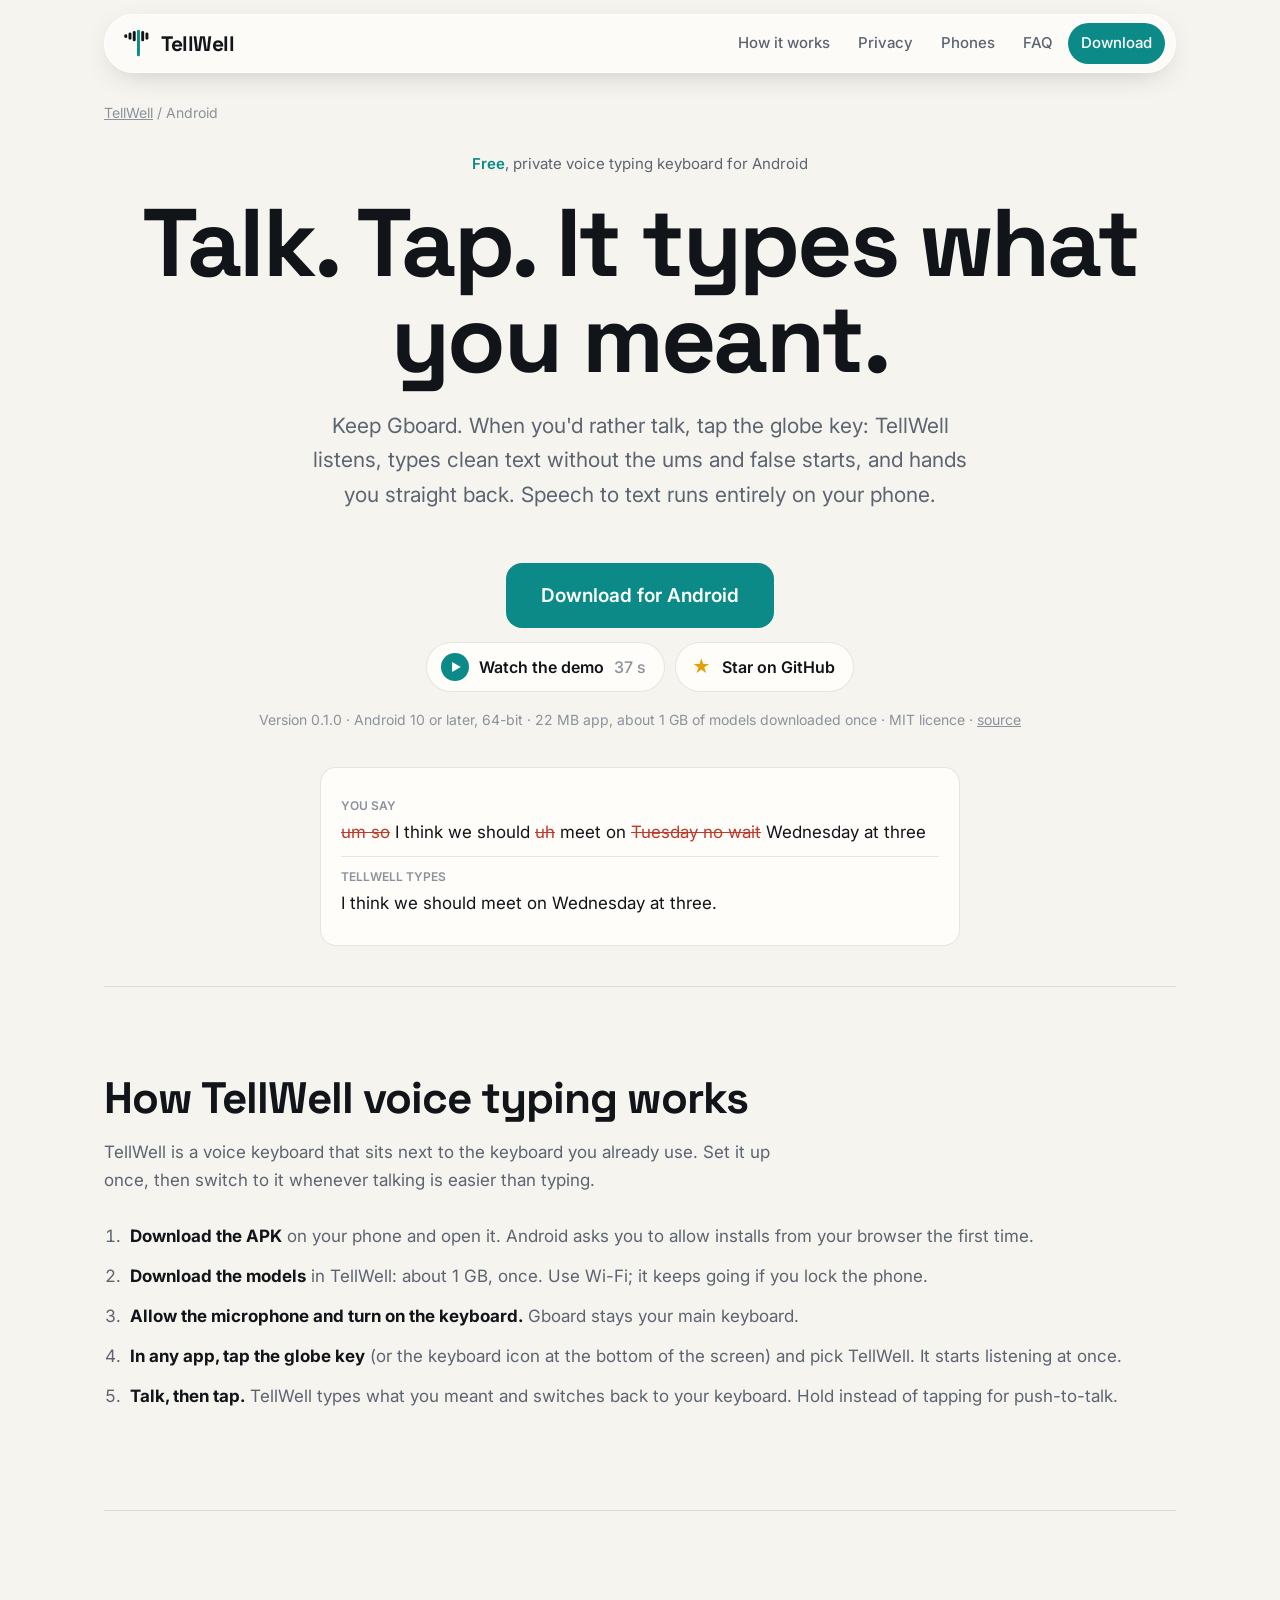
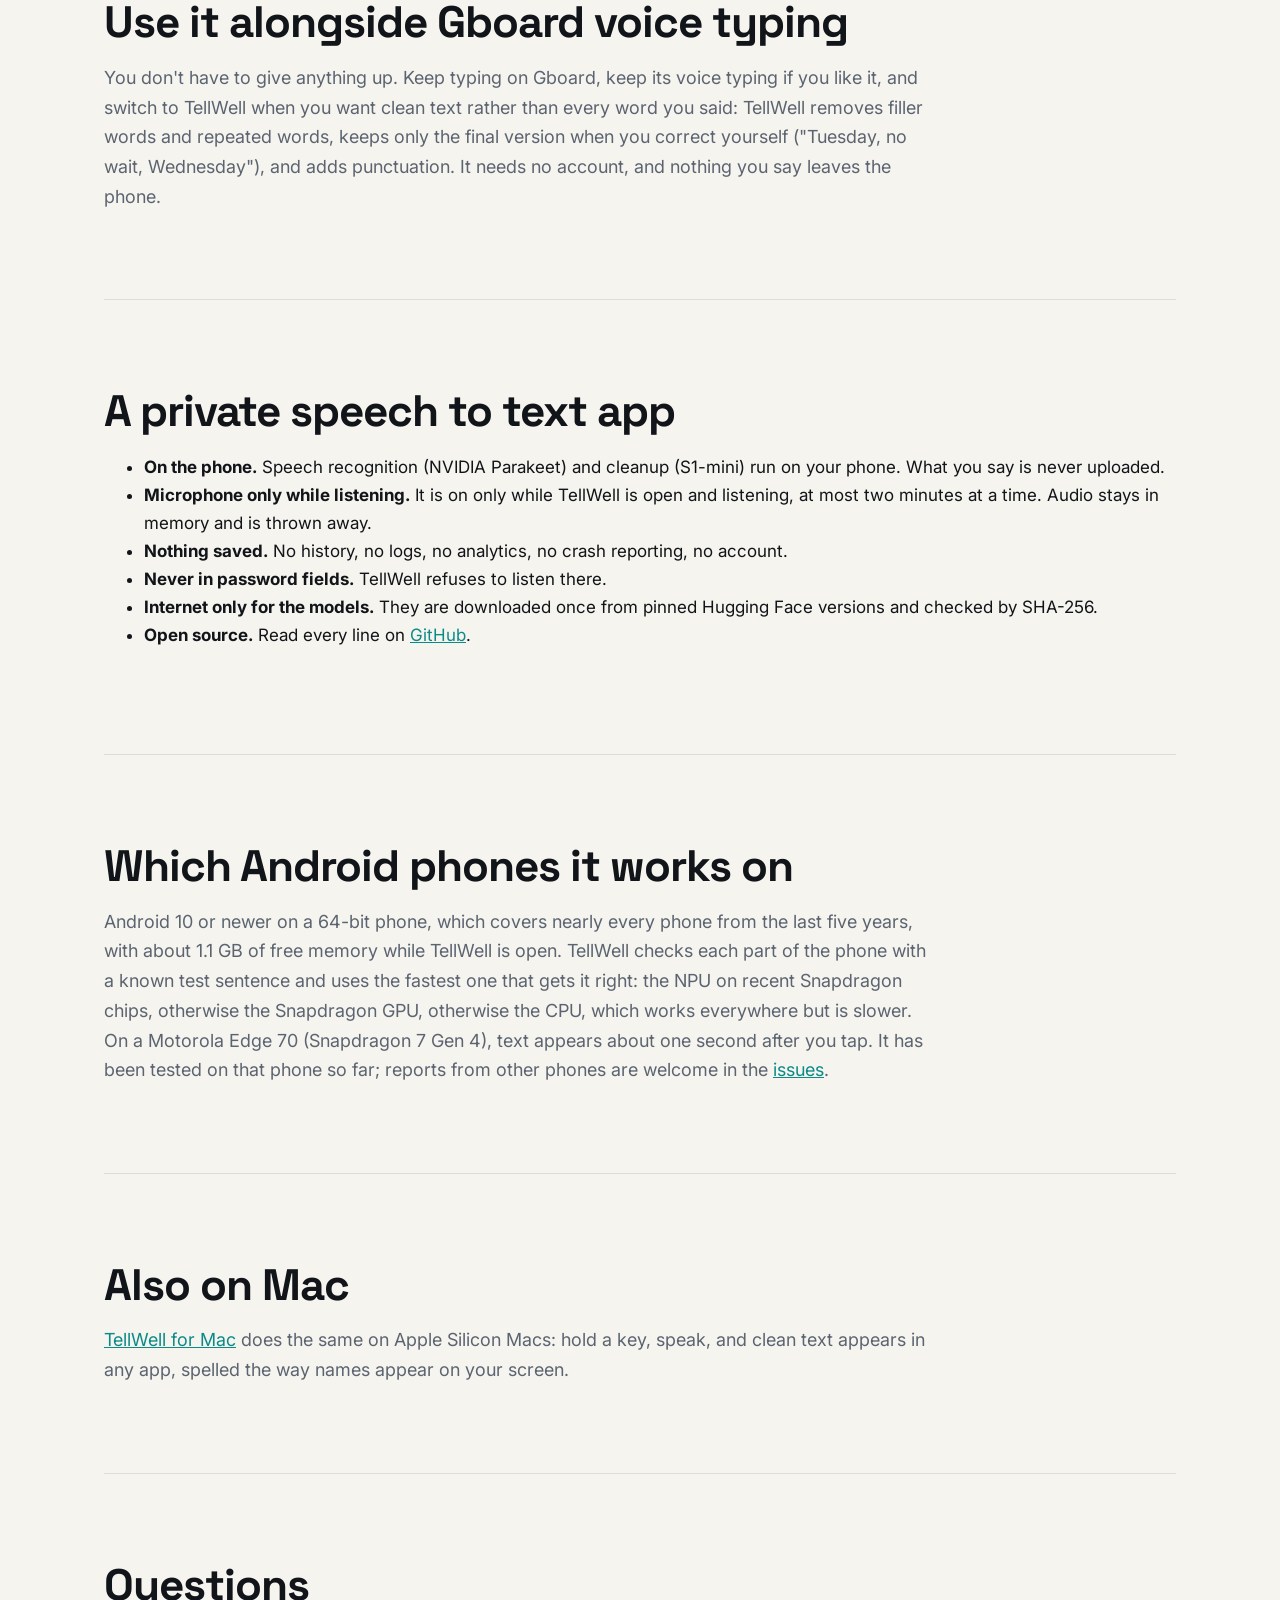
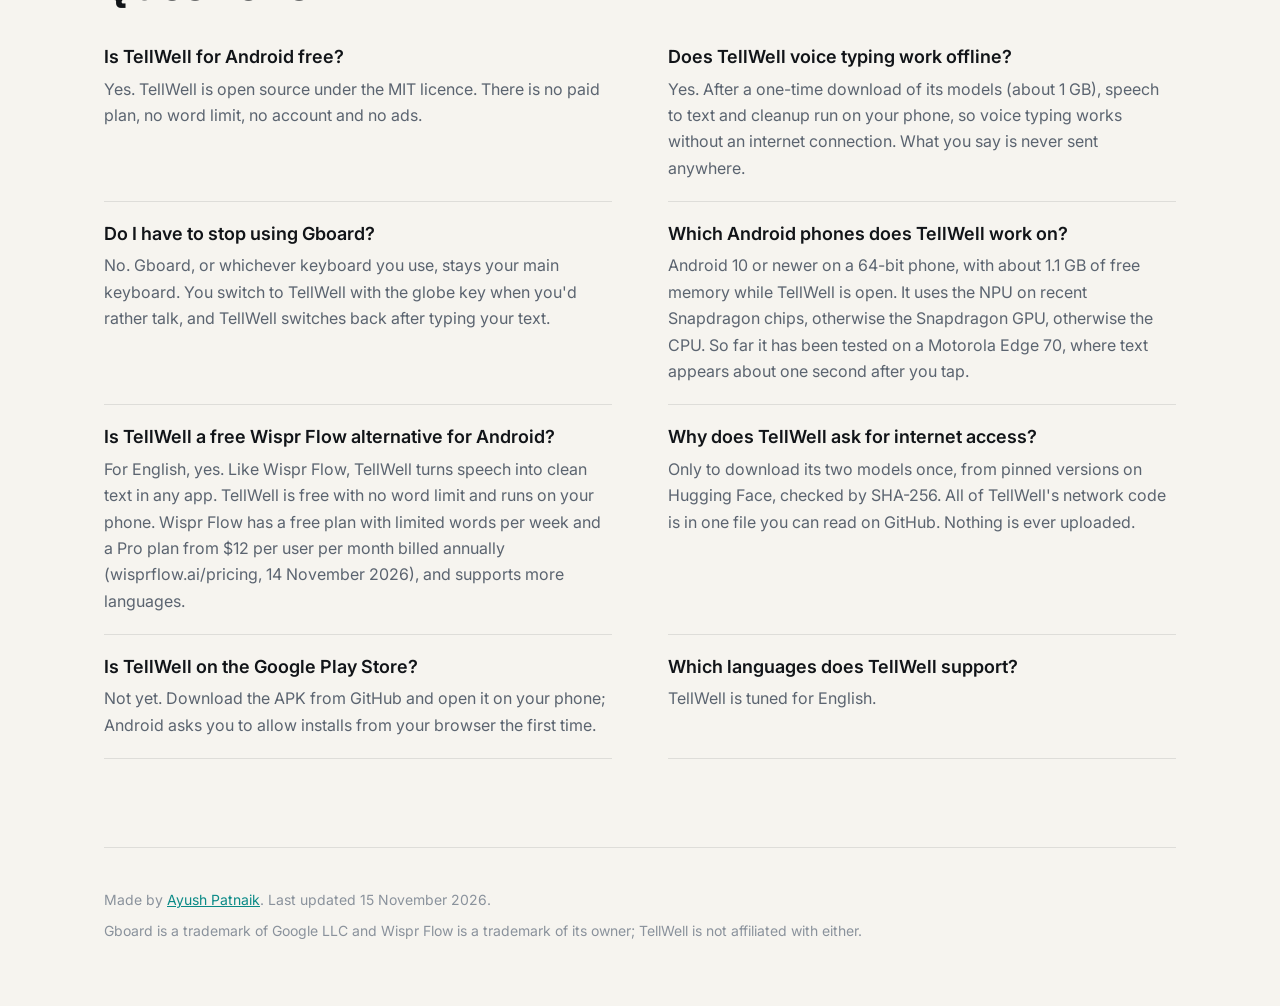
==== docs/android/index.html @ b457ce5b "Merge pull request #17 from ayushpatnaikgit/android-page Website: TellWell for Android page" ====
<!doctype html>
<html lang="en">
<head>
<meta charset="utf-8">
<meta name="viewport" content="width=device-width, initial-scale=1">
<title>Free Voice Typing Keyboard for Android, Private | TellWell</title>
<meta name="description" content="TellWell is a free voice typing keyboard for Android. Speech to text runs on your phone, drops the ums, and hands you back to Gboard. No account.">
<link rel="canonical" href="https://ayushpatnaikgit.github.io/tellwell/android/">
<meta property="og:type" content="website">
<meta property="og:site_name" content="TellWell">
<meta property="og:url" content="https://ayushpatnaikgit.github.io/tellwell/android/">
<meta property="og:title" content="Free Voice Typing Keyboard for Android, Private | TellWell">
<meta property="og:description" content="TellWell is a free voice typing keyboard for Android. Speech to text runs on your phone, drops the ums, and hands you back to Gboard. No account.">
<meta property="og:image" content="https://ayushpatnaikgit.github.io/tellwell/og.png">
<meta property="og:image:width" content="1200">
<meta property="og:image:height" content="630">
<meta name="twitter:card" content="summary_large_image">
<meta name="twitter:title" content="Free Voice Typing Keyboard for Android, Private | TellWell">
<meta name="twitter:description" content="TellWell is a free voice typing keyboard for Android. Speech to text runs on your phone, drops the ums, and hands you back to Gboard. No account.">
<meta name="twitter:image" content="https://ayushpatnaikgit.github.io/tellwell/og.png">
<meta name="author" content="Ayush Patnaik">
<meta name="theme-color" content="#0b8a87">
<link rel="icon" href="../favicon.svg" type="image/svg+xml">
<link rel="preconnect" href="https://fonts.googleapis.com">
<link rel="preconnect" href="https://fonts.gstatic.com" crossorigin>
<link href="https://fonts.googleapis.com/css2?family=Inter:wght@400;500;600&family=Space+Grotesk:wght@600;700&display=swap" rel="stylesheet">
<link rel="stylesheet" href="../style.css">
<script type="application/ld+json">
{
  "@context": "https://schema.org",
  "@type": "SoftwareApplication",
  "name": "TellWell for Android",
  "alternateName": "TellWell",
  "description": "A free, open-source voice typing keyboard for Android. Speech to text and cleanup run on the phone; it removes filler words, applies spoken corrections and hands you back to your usual keyboard.",
  "url": "https://ayushpatnaikgit.github.io/tellwell/android/",
  "downloadUrl": "https://github.com/ayushpatnaikgit/tellwell-android/releases/latest/download/TellWell.apk",
  "softwareVersion": "0.1.0",
  "operatingSystem": "Android 10 or later (64-bit)",
  "applicationCategory": "UtilitiesApplication",
  "fileSize": "22 MB",
  "isAccessibleForFree": true,
  "license": "https://opensource.org/licenses/MIT",
  "offers": { "@type": "Offer", "price": "0", "priceCurrency": "USD" },
  "author": { "@type": "Person", "name": "Ayush Patnaik", "url": "https://github.com/ayushpatnaikgit" },
  "sameAs": ["https://github.com/ayushpatnaikgit/tellwell-android"]
}
</script>
<script type="application/ld+json">
{
  "@context": "https://schema.org",
  "@type": "BreadcrumbList",
  "itemListElement": [
    { "@type": "ListItem", "position": 1, "name": "TellWell", "item": "https://ayushpatnaikgit.github.io/tellwell/" },
    { "@type": "ListItem", "position": 2, "name": "TellWell for Android", "item": "https://ayushpatnaikgit.github.io/tellwell/android/" }
  ]
}
</script>
<script type="application/ld+json">
{
  "@context": "https://schema.org",
  "@type": "VideoObject",
  "name": "How TellWell voice typing works on Android",
  "description": "A 37-second demo of TellWell for Android: set it up once, tap the globe key, talk, and tap. It types what you meant and switches back to your keyboard.",
  "thumbnailUrl": "https://ayushpatnaikgit.github.io/tellwell/media/tellwell-android-demo-poster.jpg",
  "uploadDate": "2026-11-15",
  "duration": "PT37S",
  "contentUrl": "https://ayushpatnaikgit.github.io/tellwell/media/tellwell-android-demo.mp4"
}
</script>
<script type="application/ld+json">
{
  "@context": "https://schema.org",
  "@type": "FAQPage",
  "mainEntity": [
    {
      "@type": "Question",
      "name": "Is TellWell for Android free?",
      "acceptedAnswer": { "@type": "Answer", "text": "Yes. TellWell is open source under the MIT licence. There is no paid plan, no word limit, no account and no ads." }
    },
    {
      "@type": "Question",
      "name": "Does TellWell voice typing work offline?",
      "acceptedAnswer": { "@type": "Answer", "text": "Yes. After a one-time download of its models (about 1 GB), speech to text and cleanup run on your phone, so voice typing works without an internet connection. What you say is never sent anywhere." }
    },
    {
      "@type": "Question",
      "name": "Do I have to stop using Gboard?",
      "acceptedAnswer": { "@type": "Answer", "text": "No. Gboard, or whichever keyboard you use, stays your main keyboard. You switch to TellWell with the globe key when you'd rather talk, and TellWell switches back after typing your text." }
    },
    {
      "@type": "Question",
      "name": "Which Android phones does TellWell work on?",
      "acceptedAnswer": { "@type": "Answer", "text": "Android 10 or newer on a 64-bit phone, with about 1.1 GB of free memory while TellWell is open. It uses the NPU on recent Snapdragon chips, otherwise the Snapdragon GPU, otherwise the CPU. So far it has been tested on a Motorola Edge 70, where text appears about one second after you tap." }
    },
    {
      "@type": "Question",
      "name": "Is TellWell a free Wispr Flow alternative for Android?",
      "acceptedAnswer": { "@type": "Answer", "text": "For English, yes. Like Wispr Flow, TellWell turns speech into clean text in any app. TellWell is free with no word limit and runs on your phone. Wispr Flow has a free plan with limited words per week and a Pro plan from $12 per user per month billed annually (wisprflow.ai/pricing, 14 November 2026), and supports more languages." }
    },
    {
      "@type": "Question",
      "name": "Why does TellWell ask for internet access?",
      "acceptedAnswer": { "@type": "Answer", "text": "Only to download its two models once, from pinned versions on Hugging Face, checked by SHA-256. All of TellWell's network code is in one file you can read on GitHub. Nothing is ever uploaded." }
    },
    {
      "@type": "Question",
      "name": "Is TellWell on the Google Play Store?",
      "acceptedAnswer": { "@type": "Answer", "text": "Not yet. Download the APK from GitHub and open it on your phone; Android asks you to allow installs from your browser the first time." }
    },
    {
      "@type": "Question",
      "name": "Which languages does TellWell support?",
      "acceptedAnswer": { "@type": "Answer", "text": "TellWell is tuned for English." }
    }
  ]
}
</script>
</head>
<body>
<div class="wrap">
  <header class="bar">
    <a class="brand" href="../" aria-label="TellWell home"><svg width="28" height="28" viewBox="10 8 82 86" aria-hidden="true"><rect class="mark-bar" x="12" y="24" width="9" height="12" rx="4.5"/><rect class="mark-bar" x="25" y="19" width="9" height="22" rx="4.5"/><rect class="mark-bar" x="38" y="14" width="9" height="32" rx="4.5"/><rect class="mark-stem" x="51" y="10" width="9" height="82" rx="4.5"/><rect class="mark-bar" x="64" y="14" width="9" height="32" rx="4.5"/><rect class="mark-bar" x="77" y="19" width="9" height="22" rx="4.5"/></svg>TellWell</a>
    <nav aria-label="Main">
      <a href="#how">How it works</a>
      <a href="#private">Privacy</a>
      <a href="#phones">Phones</a>
      <a href="#faq">FAQ</a>
      <a class="nav-cta" href="https://github.com/ayushpatnaikgit/tellwell-android/releases/latest/download/TellWell.apk">Download</a>
    </nav>
  </header>

  <main>
    <p class="crumbs"><a href="../">TellWell</a> / Android</p>
    <div class="hero" style="padding-top: 28px">
      <p class="eyebrow"><b>Free</b>, private voice typing keyboard for Android</p>
      <h1>Talk. Tap. It types what you meant.</h1>
      <p class="lede">Keep Gboard. When you'd rather talk, tap the globe key: TellWell listens, types clean text without
        the ums and false starts, and hands you straight back. Speech to text runs entirely on your phone.</p>
      <div class="hero-actions">
        <a class="btn primary big" href="https://github.com/ayushpatnaikgit/tellwell-android/releases/latest/download/TellWell.apk">Download for Android</a>
      </div>
      <div class="hero-actions">
        <button class="watch" type="button" id="watch"><span aria-hidden="true">▶</span> Watch the demo <span class="len">37 s</span></button>
        <a class="watch star" href="https://github.com/ayushpatnaikgit/tellwell-android"><span aria-hidden="true">★</span> Star on GitHub</a>
      </div>
      <dialog id="film" class="portrait" aria-label="TellWell for Android demo">
        <button class="close" type="button" id="film-close" aria-label="Close">✕</button>
        <video id="film-video" controls preload="none" playsinline width="1080" height="1920" poster="../media/tellwell-android-demo-poster.jpg">
          <source src="../media/tellwell-android-demo.mp4" type="video/mp4">
        </video>
      </dialog>
      <p class="fine">Version 0.1.0 · Android 10 or later, 64-bit · 22 MB app, about 1 GB of models downloaded once ·
        MIT licence · <a href="https://github.com/ayushpatnaikgit/tellwell-android">source</a></p>
      <div class="demo" aria-label="Example of a dictation being cleaned up" style="margin-top: 36px; text-align: left; max-width: 640px">
        <div class="row"><small>YOU SAY</small><s>um so</s> I think we should <s>uh</s> meet on <s>Tuesday no wait</s> Wednesday at three</div>
        <div class="row"><small>TELLWELL TYPES</small>I think we should meet on Wednesday at three.</div>
      </div>
    </div>

    <section id="how">
      <h2>How TellWell voice typing works</h2>
      <p class="sub">TellWell is a voice keyboard that sits next to the keyboard you already use. Set it up once, then
        switch to it whenever talking is easier than typing.</p>
      <ol class="steps">
        <li><b>Download the APK</b> on your phone and open it. Android asks you to allow installs from your browser the
          first time.</li>
        <li><b>Download the models</b> in TellWell: about 1 GB, once. Use Wi-Fi; it keeps going if you lock the phone.</li>
        <li><b>Allow the microphone and turn on the keyboard.</b> Gboard stays your main keyboard.</li>
        <li><b>In any app, tap the globe key</b> (or the keyboard icon at the bottom of the screen) and pick TellWell. It
          starts listening at once.</li>
        <li><b>Talk, then tap.</b> TellWell types what you meant and switches back to your keyboard. Hold instead of
          tapping for push-to-talk.</li>
      </ol>
    </section>

    <section id="gboard">
      <h2>Use it alongside Gboard voice typing</h2>
      <p class="answer">You don't have to give anything up. Keep typing on Gboard, keep its voice typing if you like it,
        and switch to TellWell when you want clean text rather than every word you said: TellWell removes filler words
        and repeated words, keeps only the final version when you correct yourself ("Tuesday, no wait, Wednesday"), and
        adds punctuation. It needs no account, and nothing you say leaves the phone.</p>
    </section>

    <section id="private">
      <h2>A private speech to text app</h2>
      <ul class="steps" style="list-style: disc">
        <li><b>On the phone.</b> Speech recognition (NVIDIA Parakeet) and cleanup (S1-mini) run on your phone. What you
          say is never uploaded.</li>
        <li><b>Microphone only while listening.</b> It is on only while TellWell is open and listening, at most two
          minutes at a time. Audio stays in memory and is thrown away.</li>
        <li><b>Nothing saved.</b> No history, no logs, no analytics, no crash reporting, no account.</li>
        <li><b>Never in password fields.</b> TellWell refuses to listen there.</li>
        <li><b>Internet only for the models.</b> They are downloaded once from pinned Hugging Face versions and checked
          by SHA-256.</li>
        <li><b>Open source.</b> Read every line on <a href="https://github.com/ayushpatnaikgit/tellwell-android">GitHub</a>.</li>
      </ul>
    </section>

    <section id="phones">
      <h2>Which Android phones it works on</h2>
      <p class="answer">Android 10 or newer on a 64-bit phone, which covers nearly every phone from the last five years,
        with about 1.1 GB of free memory while TellWell is open. TellWell checks each part of the phone with a known test
        sentence and uses the fastest one that gets it right: the NPU on recent Snapdragon chips, otherwise the Snapdragon
        GPU, otherwise the CPU, which works everywhere but is slower. On a Motorola Edge 70 (Snapdragon 7 Gen 4), text
        appears about one second after you tap. It has been tested on that phone so far; reports from other phones are
        welcome in the <a href="https://github.com/ayushpatnaikgit/tellwell-android/issues">issues</a>.</p>
    </section>

    <section id="mac">
      <h2>Also on Mac</h2>
      <p class="answer"><a href="../">TellWell for Mac</a> does the same on Apple Silicon Macs: hold a key, speak, and
        clean text appears in any app, spelled the way names appear on your screen.</p>
    </section>

    <section id="faq">
      <h2>Questions</h2>
      <div class="faq">
        <div><h3>Is TellWell for Android free?</h3><p>Yes. TellWell is open source under the MIT licence. There is no paid plan, no word limit, no account and no ads.</p></div>
        <div><h3>Does TellWell voice typing work offline?</h3><p>Yes. After a one-time download of its models (about 1 GB), speech to text and cleanup run on your phone, so voice typing works without an internet connection. What you say is never sent anywhere.</p></div>
        <div><h3>Do I have to stop using Gboard?</h3><p>No. Gboard, or whichever keyboard you use, stays your main keyboard. You switch to TellWell with the globe key when you'd rather talk, and TellWell switches back after typing your text.</p></div>
        <div><h3>Which Android phones does TellWell work on?</h3><p>Android 10 or newer on a 64-bit phone, with about 1.1 GB of free memory while TellWell is open. It uses the NPU on recent Snapdragon chips, otherwise the Snapdragon GPU, otherwise the CPU. So far it has been tested on a Motorola Edge 70, where text appears about one second after you tap.</p></div>
        <div><h3>Is TellWell a free Wispr Flow alternative for Android?</h3><p>For English, yes. Like Wispr Flow, TellWell turns speech into clean text in any app. TellWell is free with no word limit and runs on your phone. Wispr Flow has a free plan with limited words per week and a Pro plan from $12 per user per month billed annually (wisprflow.ai/pricing, 14 November 2026), and supports more languages.</p></div>
        <div><h3>Why does TellWell ask for internet access?</h3><p>Only to download its two models once, from pinned versions on Hugging Face, checked by SHA-256. All of TellWell's network code is in one file you can read on GitHub. Nothing is ever uploaded.</p></div>
        <div><h3>Is TellWell on the Google Play Store?</h3><p>Not yet. Download the APK from GitHub and open it on your phone; Android asks you to allow installs from your browser the first time.</p></div>
        <div><h3>Which languages does TellWell support?</h3><p>TellWell is tuned for English.</p></div>
      </div>
    </section>
  </main>

  <footer>
    <p>Made by <a href="https://github.com/ayushpatnaikgit">Ayush Patnaik</a>. Last updated
      <time datetime="2026-11-15">15 November 2026</time>.</p>
    <p>Gboard is a trademark of Google LLC and Wispr Flow is a trademark of its owner; TellWell is not affiliated with
      either.</p>
  </footer>
</div>
<script>
  // The demo opens in a dialog and plays; closing pauses it.
  (function () {
    var dlg = document.getElementById("film"), vid = document.getElementById("film-video");
    if (!dlg || !dlg.showModal) return;
    document.getElementById("watch").addEventListener("click", function () { dlg.showModal(); vid.play().catch(function () {}); });
    document.getElementById("film-close").addEventListener("click", function () { dlg.close(); });
    dlg.addEventListener("click", function (e) { if (e.target === dlg) dlg.close(); });
    dlg.addEventListener("close", function () { vid.pause(); });
  })();
</script>
</body>
</html>
---- docs/style.css ----
/* TellWell website. Editorial layout; glass only where it means something (the demo window, the nav). */
:root {
  --ink: #111418;
  --muted: #5b6470;
  --faint: #8a929c;
  --accent: #0b8a87;
  --accent-ink: #ffffff;
  --bg: #f6f4ef;
  --paper: #fffdf9;
  --line: rgba(17, 20, 24, 0.10);
  --glass: rgba(255, 255, 255, 0.62);
  --glass-edge: rgba(255, 255, 255, 0.9);
  --shadow: 0 30px 80px -30px rgba(30, 40, 50, 0.35), 0 2px 6px rgba(30, 40, 50, 0.08);
  --mark: rgba(11, 138, 135, 0.16);
  --strike: #c0392b;
  --key-top: #fbfbf9;
  --key-side: #d9d6cf;
}
@media (prefers-color-scheme: dark) {
  :root {
    --ink: #eef0f2;
    --muted: #a3abb5;
    --faint: #737c87;
    --accent: #2dd4bf;
    --accent-ink: #03211f;
    --bg: #0e1013;
    --paper: #16191d;
    --line: rgba(255, 255, 255, 0.09);
    --glass: rgba(30, 34, 40, 0.62);
    --glass-edge: rgba(255, 255, 255, 0.12);
    --shadow: 0 30px 80px -30px rgba(0, 0, 0, 0.8), 0 2px 6px rgba(0, 0, 0, 0.4);
    --mark: rgba(45, 212, 191, 0.2);
    --strike: #ff7b6b;
    --key-top: #2b2f35;
    --key-side: #15181c;
  }
}

* { box-sizing: border-box; }
html { scroll-behavior: smooth; scroll-padding-top: 96px; }
body { margin: 0; background: var(--bg); color: var(--ink); font: 17px/1.65 Inter, system-ui, -apple-system, sans-serif; -webkit-font-smoothing: antialiased; }
a { color: var(--accent); }
code { font: 0.9em ui-monospace, SFMono-Regular, Menlo, monospace; }
.wrap { max-width: 1120px; margin: 0 auto; padding: 0 24px; }
h1 { font: 700 clamp(42px, 6.4vw, 76px)/1.0 'Space Grotesk', Inter, sans-serif; letter-spacing: -2px; margin: 0 0 22px; }
h2 { font: 700 clamp(30px, 4vw, 44px)/1.08 'Space Grotesk', Inter, sans-serif; letter-spacing: -1px; margin: 0 0 16px; }
h3 { font: 600 18px/1.35 Inter, sans-serif; margin: 0 0 6px; }

/* Floating glass navigation */
header.bar {
  position: sticky; top: 14px; z-index: 20;
  display: flex; align-items: center; justify-content: space-between; gap: 16px; flex-wrap: wrap;
  margin: 14px 0 0; padding: 8px 10px 8px 18px; border-radius: 999px;
  background: var(--glass); border: 1px solid var(--glass-edge); box-shadow: 0 8px 30px -12px rgba(0,0,0,0.25);
  -webkit-backdrop-filter: blur(22px) saturate(180%); backdrop-filter: blur(22px) saturate(180%);
}
.brand { display: flex; align-items: center; gap: 10px; text-decoration: none; color: var(--ink); font: 700 21px/1 'Space Grotesk', Inter, sans-serif; letter-spacing: -0.5px; }
.mark-bar { fill: var(--ink); } .mark-stem { fill: var(--accent); }
nav { display: flex; gap: 2px; flex-wrap: wrap; }
nav a { color: var(--muted); text-decoration: none; font-weight: 500; font-size: 15px; padding: 8px 13px; border-radius: 999px; }
nav a:hover { color: var(--ink); }
nav a.nav-cta { color: var(--accent-ink); background: var(--accent); }

/* Hero */
.hero { display: flex; flex-direction: column; align-items: center; text-align: center; padding: 84px 0 40px; }
.hero h1 { max-width: 11em; font-size: clamp(46px, 7.6vw, 96px); letter-spacing: -2.6px; }
.hero .lede { margin-left: auto; margin-right: auto; max-width: 32em; font-size: 21px; }
.hero .cmd { margin: 0 auto; text-align: left; }
.hero .fine a { color: var(--faint); }
.eyebrow { margin: 0 0 18px; font-size: 15px; color: var(--muted); }
.eyebrow b { color: var(--accent); font-weight: 600; }
.lede { font-size: 19px; color: var(--muted); margin: 0 0 28px; max-width: 34em; }
.links { display: flex; gap: 22px; flex-wrap: wrap; margin-top: 18px; font-weight: 500; }
.links a { text-decoration: none; }
.links a:hover { text-decoration: underline; }
.fine { font-size: 14px; color: var(--faint); margin: 16px 0 0; }

/* Install command */
.cmd { display: flex; align-items: center; gap: 10px; flex-wrap: wrap; max-width: 44em; padding: 7px 7px 7px 18px; border-radius: 14px; background: var(--paper); border: 1px solid var(--line); }
.cmd code { flex: 1 1 16em; min-width: 0; padding: 6px 0; font-size: 13.5px; color: var(--ink); overflow-wrap: anywhere; }
.cmd code::before { content: "$ "; color: var(--faint); user-select: none; }
.copy { flex: none; min-height: 38px; padding: 6px 16px; border-radius: 10px; border: 0; background: var(--accent); color: var(--accent-ink); font: 600 14px Inter, sans-serif; cursor: pointer; }

/* 3D demo stage */
.stage { position: relative; width: 100%; max-width: 760px; margin: 64px auto 40px; text-align: left; }
.window {
  position: relative; width: 100%; margin: 0 auto;
  border-radius: 16px; overflow: hidden;
  background: var(--glass); border: 1px solid var(--glass-edge); box-shadow: var(--shadow);
  -webkit-backdrop-filter: blur(24px) saturate(170%); backdrop-filter: blur(24px) saturate(170%);
}
.titlebar { display: flex; align-items: center; gap: 8px; padding: 12px 14px; border-bottom: 1px solid var(--line); font-size: 13px; color: var(--muted); }
.dots { display: flex; gap: 7px; margin-right: 8px; }
.dots i { width: 11px; height: 11px; border-radius: 50%; background: #ff5f57; }
.dots i:nth-child(2) { background: #febc2e; } .dots i:nth-child(3) { background: #28c840; }
.field-label { padding: 14px 20px 0; font-size: 13px; color: var(--faint); }
.field { min-height: 128px; padding: 8px 26px 22px; font-size: 24px; line-height: 1.5; letter-spacing: -0.2px; }
.raw .tok { color: var(--muted); font-style: italic; }
.tok { display: inline-block; white-space: pre; transition: opacity 0.35s, max-width 0.45s 0.15s, color 0.3s; max-width: 20em; vertical-align: bottom; overflow: hidden; }
.tok.drop { color: var(--strike); text-decoration: line-through; }
.tok.gone { opacity: 0; max-width: 0; }
.tok .new { display: none; }
.tok.swapped .old { display: none; }
.tok.swapped .new { display: inline; }
.tok.ctx.swapped .new { background: var(--mark); border-radius: 5px; padding: 0 3px; }
.clean .tok, .clean .tok span { color: var(--ink); font-style: normal; }
.caret { display: inline-block; width: 2px; height: 1.1em; margin-left: 2px; background: var(--accent); vertical-align: text-bottom; animation: blink 1s steps(1) infinite; }
@keyframes blink { 50% { opacity: 0; } }
.statusbar { display: flex; align-items: center; justify-content: space-between; gap: 12px; padding: 10px 16px; border-top: 1px solid var(--line); font-size: 13px; color: var(--faint); min-height: 44px; }
.wave { display: flex; gap: 3px; align-items: center; height: 20px; }
.wave i { width: 3px; height: 4px; border-radius: 2px; background: var(--accent); opacity: 0.35; transition: height 0.15s, opacity 0.2s; }
.listening .wave i { opacity: 1; animation: talk 0.9s ease-in-out infinite; }
.listening .wave i:nth-child(2) { animation-delay: -0.2s; } .listening .wave i:nth-child(3) { animation-delay: -0.45s; }
.listening .wave i:nth-child(4) { animation-delay: -0.1s; } .listening .wave i:nth-child(5) { animation-delay: -0.6s; }
@keyframes talk { 0%, 100% { height: 4px; } 50% { height: 18px; } }
.ctx-tag { opacity: 0; transform: translateY(4px); transition: opacity 0.3s, transform 0.3s; color: var(--accent); font-weight: 500; }
.ctx-tag.show { opacity: 1; transform: none; }

/* The talk key */
.key {
  position: absolute; left: -34px; bottom: -40px; z-index: 2;
  width: 120px; height: 82px; border-radius: 16px;
  display: flex; flex-direction: column; justify-content: space-between; padding: 10px 14px;
  background: linear-gradient(180deg, var(--key-top), var(--key-top) 60%, color-mix(in srgb, var(--key-top) 88%, #000));
  box-shadow: 0 9px 0 var(--key-side), 0 22px 30px -10px rgba(0,0,0,0.35), inset 0 1px 0 rgba(255,255,255,0.6);
  transition: transform 0.12s, box-shadow 0.12s; font: 600 13px Inter, sans-serif; color: var(--muted);
}
.key .glyph { font-size: 22px; color: var(--ink); align-self: flex-end; }
.key.down { transform: translateY(7px); box-shadow: 0 2px 0 var(--key-side), 0 10px 16px -8px rgba(0,0,0,0.35), inset 0 1px 0 rgba(255,255,255,0.4); }
.key-caption { position: absolute; left: 4%; bottom: -44px; font-size: 13px; color: var(--faint); }

/* Sections */
section { padding: 88px 0; border-top: 1px solid var(--line); }
.split { display: grid; grid-template-columns: minmax(0, 0.9fr) minmax(0, 1.1fr); gap: 64px; align-items: start; }
.split.flip { grid-template-columns: minmax(0, 1.1fr) minmax(0, 0.9fr); }
.prose p { margin: 0 0 16px; color: var(--muted); max-width: 36em; }
.prose p.lead { color: var(--ink); font-size: 19px; }

/* Before/after list: hairlines, not cards */
.pairs { margin: 0; padding: 0; list-style: none; }
.pairs li { padding: 18px 0; border-bottom: 1px solid var(--line); }
.pairs li:first-child { padding-top: 0; }
.pairs .said { color: var(--faint); font-size: 15px; margin: 0 0 4px; }
.pairs .said s { color: var(--strike); }
.pairs .typed { margin: 0; font-size: 18px; }
mark { background: var(--mark); color: var(--ink); border-radius: 5px; padding: 0 3px; }
.pairs .why { display: block; margin-top: 4px; font-size: 13px; color: var(--faint); }

/* Maker's note */
.note-block { max-width: 760px; }
.note-block blockquote { margin: 0; font: 500 clamp(22px, 2.6vw, 30px)/1.4 'Space Grotesk', Inter, sans-serif; letter-spacing: -0.4px; }
.note-block blockquote p { margin: 0 0 18px; }
.signoff { color: var(--muted); font-size: 16px; }

/* Screenshot */
.shot { margin: 0; }
.shot img { width: 100%; height: auto; display: block; border-radius: 14px; box-shadow: var(--shadow); }
.shot figcaption { margin-top: 12px; font-size: 14px; color: var(--faint); }
ol.steps { margin: 0; padding-left: 22px; color: var(--muted); }
ol.steps li { margin: 0 0 12px; padding-left: 4px; }
ol.steps b { color: var(--ink); }
.numbers { display: flex; flex-wrap: wrap; gap: 8px 28px; margin: 24px 0 0; padding: 0; list-style: none; }
.numbers li { color: var(--muted); font-size: 15px; }
.numbers b { display: block; font: 700 28px/1.15 'Space Grotesk', Inter, sans-serif; color: var(--ink); }

/* Table */
.table-wrap { overflow-x: auto; border-radius: 14px; border: 1px solid var(--line); background: var(--paper); }
table { width: 100%; border-collapse: collapse; font-size: 16px; min-width: 560px; }
th, td { text-align: left; padding: 14px 20px; border-bottom: 1px solid var(--line); vertical-align: top; }
thead th { font-weight: 600; }
tbody tr:last-child th, tbody tr:last-child td { border-bottom: 0; }
tbody th { font-weight: 500; color: var(--muted); width: 30%; }
.table-note, .sub { color: var(--muted); }
.table-note { font-size: 14px; margin: 12px 2px 0; }
.sub { max-width: 40em; margin: 0 0 28px; }

/* FAQ: two columns of hairline rows */
.faq { display: grid; grid-template-columns: repeat(2, minmax(0, 1fr)); column-gap: 56px; }
.faq > div { padding: 20px 0; border-bottom: 1px solid var(--line); }
.faq p { margin: 0; color: var(--muted); font-size: 16px; }

/* Comparison page bits */
.kicker { margin: 0 0 16px; font-size: 15px; color: var(--accent); font-weight: 600; }
.demo { border-radius: 16px; padding: 18px 20px; background: var(--paper); border: 1px solid var(--line); }
.demo .row { padding: 10px 0; border-bottom: 1px solid var(--line); }
.demo .row:last-child { border-bottom: 0; }
.demo small { display: block; font-size: 12px; font-weight: 600; color: var(--faint); margin-bottom: 2px; }
.demo s { color: var(--strike); }
.cta { display: flex; gap: 12px; flex-wrap: wrap; }
.btn { display: inline-flex; align-items: center; min-height: 46px; padding: 11px 20px; border-radius: 12px; font-weight: 600; text-decoration: none; color: var(--ink); background: var(--paper); border: 1px solid var(--line); }
.btn.primary { background: var(--accent); color: var(--accent-ink); border-color: transparent; }
.verdict { display: grid; grid-template-columns: repeat(2, minmax(0, 1fr)); gap: 56px; }
.verdict ul { margin: 8px 0 0; padding-left: 20px; color: var(--muted); }
.verdict li { margin: 6px 0; }
.answer { max-width: 46em; font-size: 18px; color: var(--muted); margin: 0; }
.crumbs { font-size: 14px; color: var(--faint); margin: 28px 0 0; }
.crumbs a { color: var(--faint); }

footer { padding: 40px 0 56px; color: var(--faint); font-size: 14px; border-top: 1px solid var(--line); }
footer p { margin: 0 0 8px; }

@media (max-width: 900px) {
  .hero, .split, .split.flip, .verdict { grid-template-columns: minmax(0, 1fr); gap: 36px; }
  .faq { grid-template-columns: minmax(0, 1fr); }
  .stage { min-height: 380px; margin-bottom: 40px; }
  header.bar { border-radius: 24px; }
  nav a { padding: 6px 9px; }
  section { padding: 64px 0; }
}
@media (prefers-reduced-motion: reduce) {
  .caret, .listening .wave i { animation: none; }
}
@media (prefers-reduced-transparency: reduce) {
  header.bar, .window { -webkit-backdrop-filter: none; backdrop-filter: none; background: var(--paper); }
}
.hero .cta { justify-content: center; margin-bottom: 8px; }
.hero .demo { margin-top: 36px; width: 100%; max-width: 560px; text-align: left; }

/* The film: a button in the hero opens it in a dialog */
.watch { display: inline-flex; align-items: center; gap: 10px; margin: 22px auto 0; padding: 10px 18px 10px 14px; border-radius: 999px; border: 1px solid var(--line); background: var(--paper); color: var(--ink); font: 600 16px Inter, sans-serif; cursor: pointer; }
.watch span[aria-hidden] { display: inline-flex; align-items: center; justify-content: center; width: 28px; height: 28px; border-radius: 50%; background: var(--accent); color: var(--accent-ink); font-size: 11px; padding-left: 2px; box-sizing: border-box; }
.watch .len { color: var(--faint); font-weight: 500; }
.watch:hover { border-color: var(--accent); }
dialog#film { width: min(1000px, 94vw); padding: 0; border: 0; border-radius: 16px; background: #000; overflow: visible; }
dialog#film::backdrop { background: rgba(8, 10, 14, 0.82); }
dialog#film video { display: block; width: 100%; height: auto; border-radius: 16px; }
dialog#film p { position: absolute; left: 0; right: 0; bottom: -40px; margin: 0; text-align: center; font-size: 14px; color: #cfd6de; }
dialog#film p a { color: #cfd6de; }
dialog#film .close { position: absolute; right: -6px; top: -46px; width: 36px; height: 36px; border-radius: 50%; border: 0; background: rgba(255,255,255,0.14); color: #fff; font-size: 16px; cursor: pointer; }
.hero-actions { display: flex; gap: 10px; justify-content: center; flex-wrap: wrap; margin-top: 22px; }
.hero-actions .watch { margin: 0; text-decoration: none; }
.watch.star span[aria-hidden] { background: transparent; color: #e3a008; font-size: 18px; width: 22px; padding: 0; }
.star-ask { margin-top: 22px; padding-top: 18px; border-top: 1px solid var(--line); }

/* Android page: a large download button and a portrait demo video */
.btn.big { min-height: 60px; padding: 16px 34px; font-size: 19px; border-radius: 16px; }
.hero-actions + .hero-actions { margin-top: 14px; }
dialog#film.portrait { width: min(400px, 88vw, 46vh); }
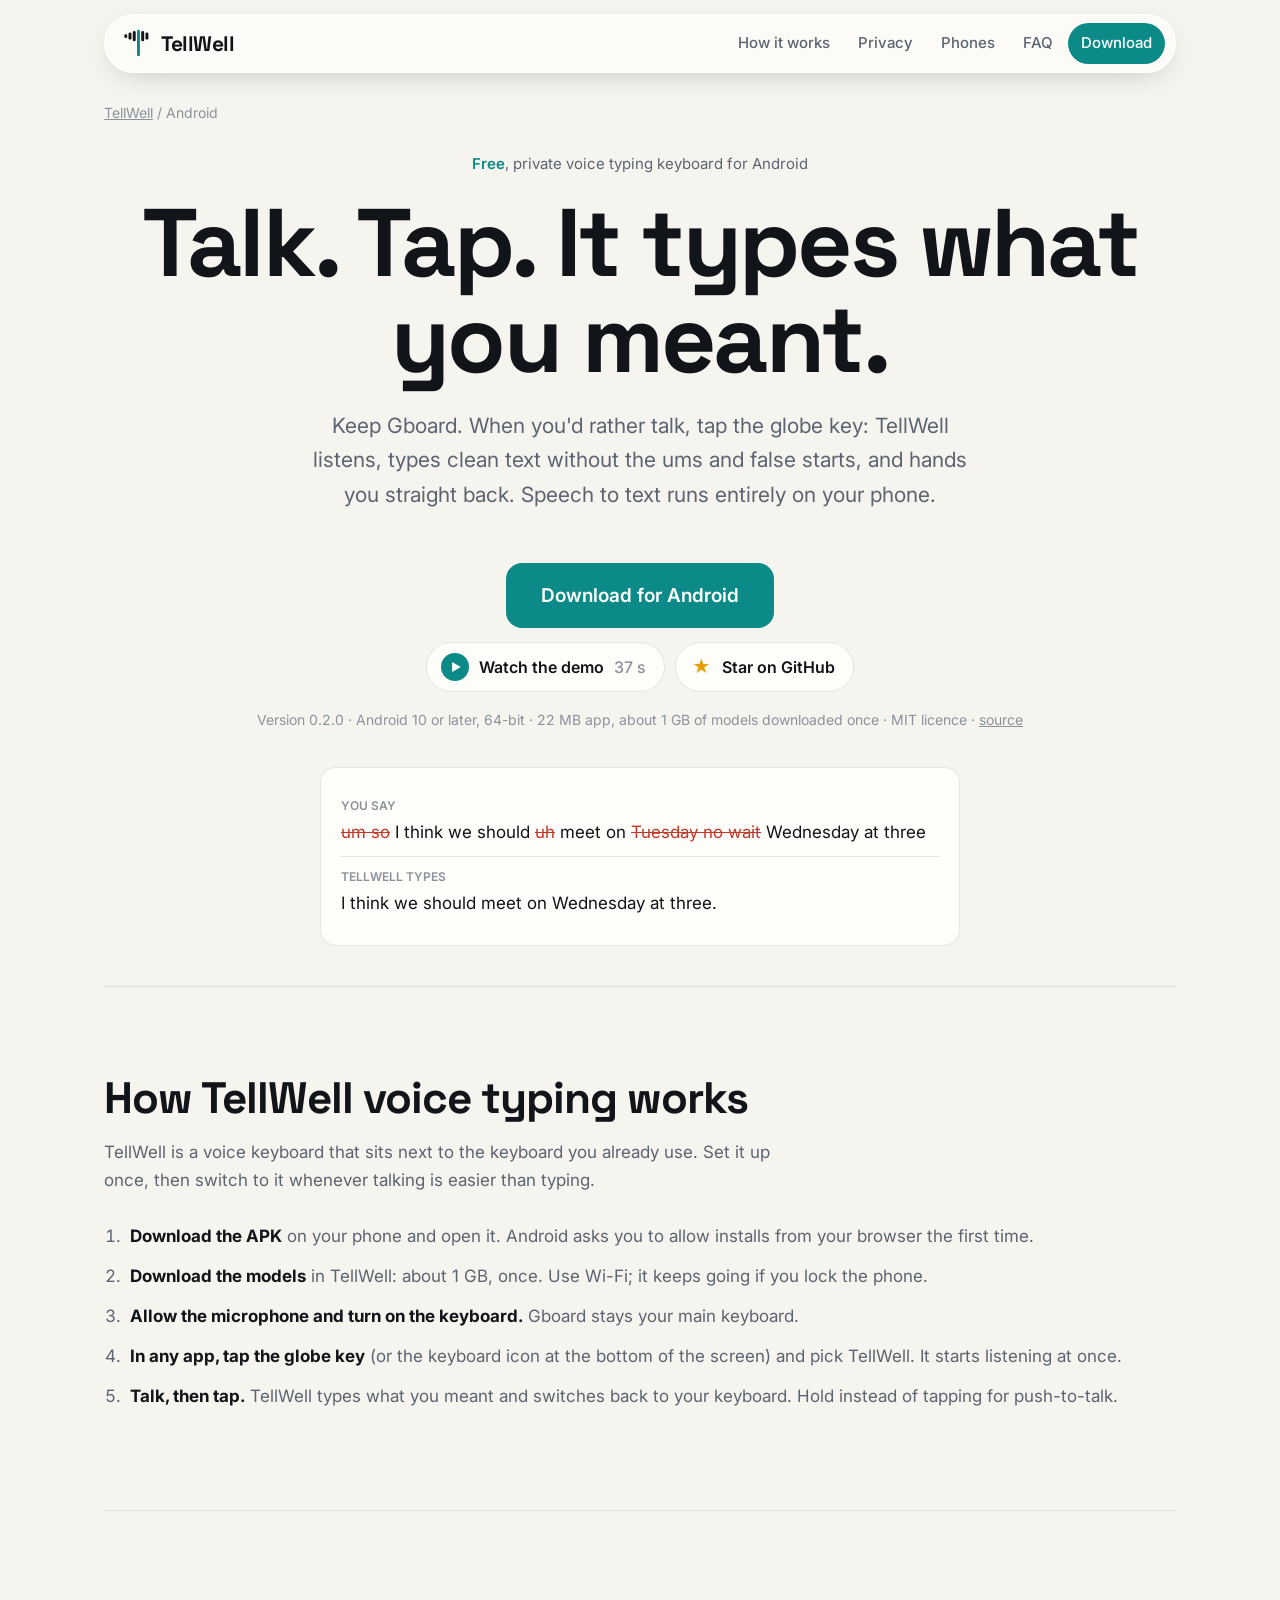
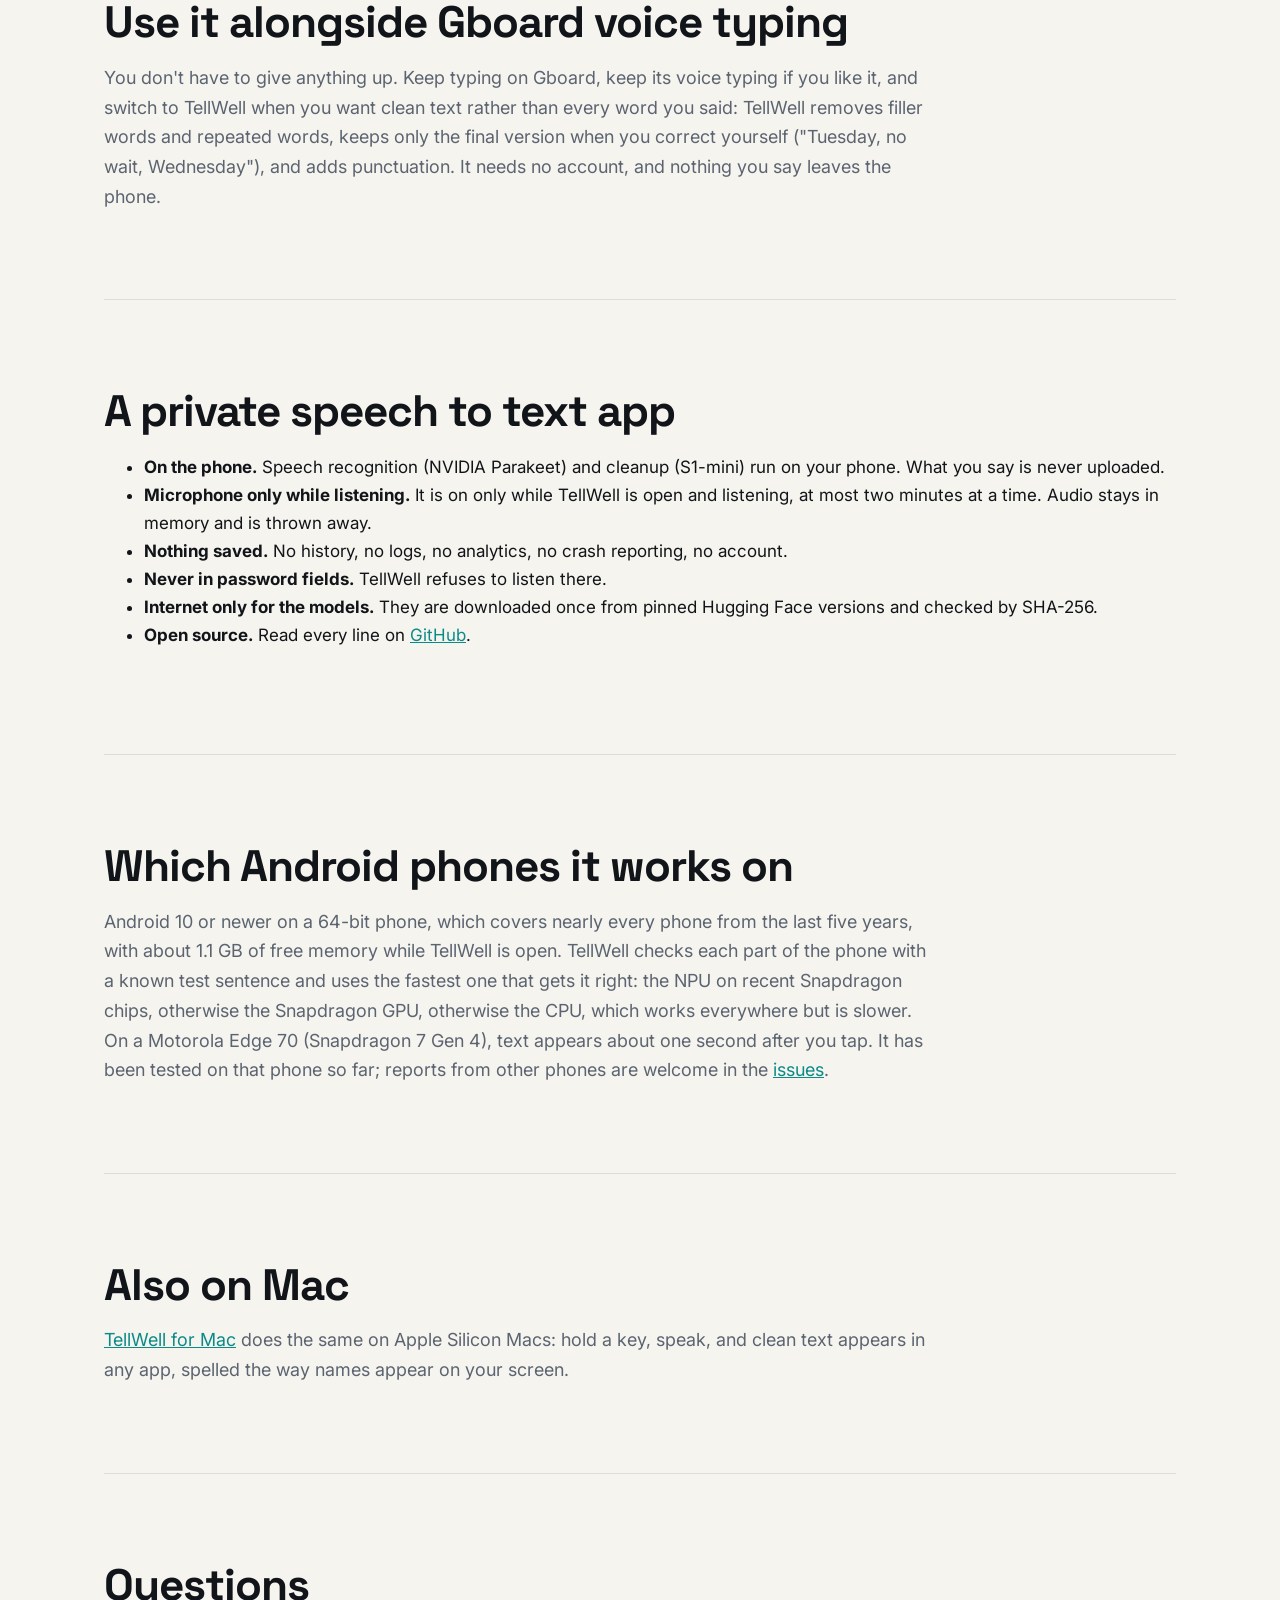
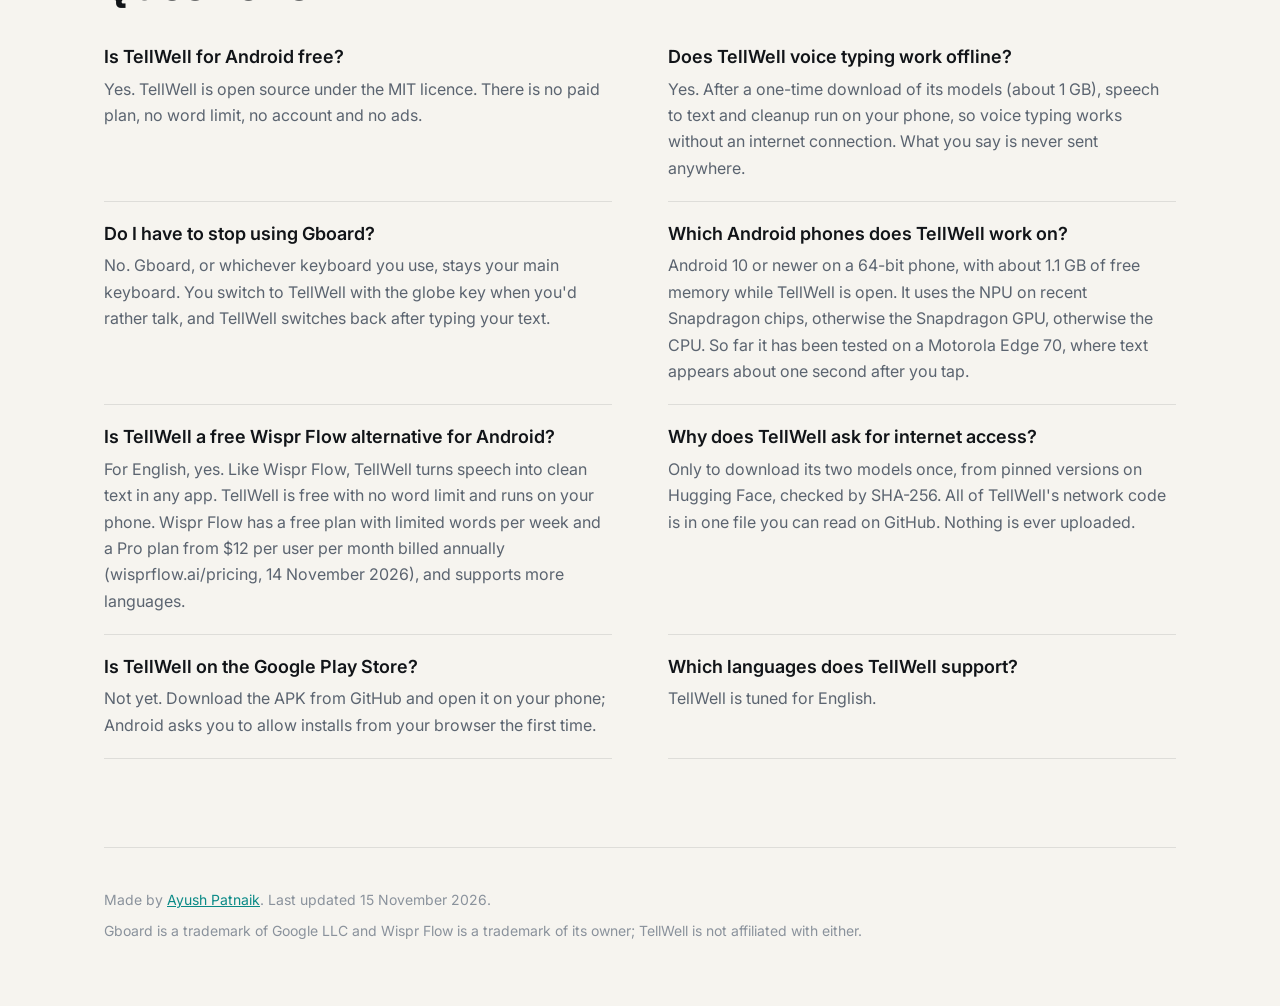
==== commit 47b74f73: "Version 0.3.0; website: TellWell for Android 0.2.0 Co-Authored-By: Claude Opus 5.5 <noreply@anthropi" ====
--- a/docs/android/index.html
+++ b/docs/android/index.html
@@ -34,7 +34,7 @@
   "description": "A free, open-source voice typing keyboard for Android. Speech to text and cleanup run on the phone; it removes filler words, applies spoken corrections and hands you back to your usual keyboard.",
   "url": "https://ayushpatnaikgit.github.io/tellwell/android/",
   "downloadUrl": "https://github.com/ayushpatnaikgit/tellwell-android/releases/latest/download/TellWell.apk",
-  "softwareVersion": "0.1.0",
+  "softwareVersion": "0.2.0",
   "operatingSystem": "Android 10 or later (64-bit)",
   "applicationCategory": "UtilitiesApplication",
   "fileSize": "22 MB",
@@ -149,7 +149,7 @@
           <source src="../media/tellwell-android-demo.mp4" type="video/mp4">
         </video>
       </dialog>
-      <p class="fine">Version 0.1.0 · Android 10 or later, 64-bit · 22 MB app, about 1 GB of models downloaded once ·
+      <p class="fine">Version 0.2.0 · Android 10 or later, 64-bit · 22 MB app, about 1 GB of models downloaded once ·
         MIT licence · <a href="https://github.com/ayushpatnaikgit/tellwell-android">source</a></p>
       <div class="demo" aria-label="Example of a dictation being cleaned up" style="margin-top: 36px; text-align: left; max-width: 640px">
         <div class="row"><small>YOU SAY</small><s>um so</s> I think we should <s>uh</s> meet on <s>Tuesday no wait</s> Wednesday at three</div>
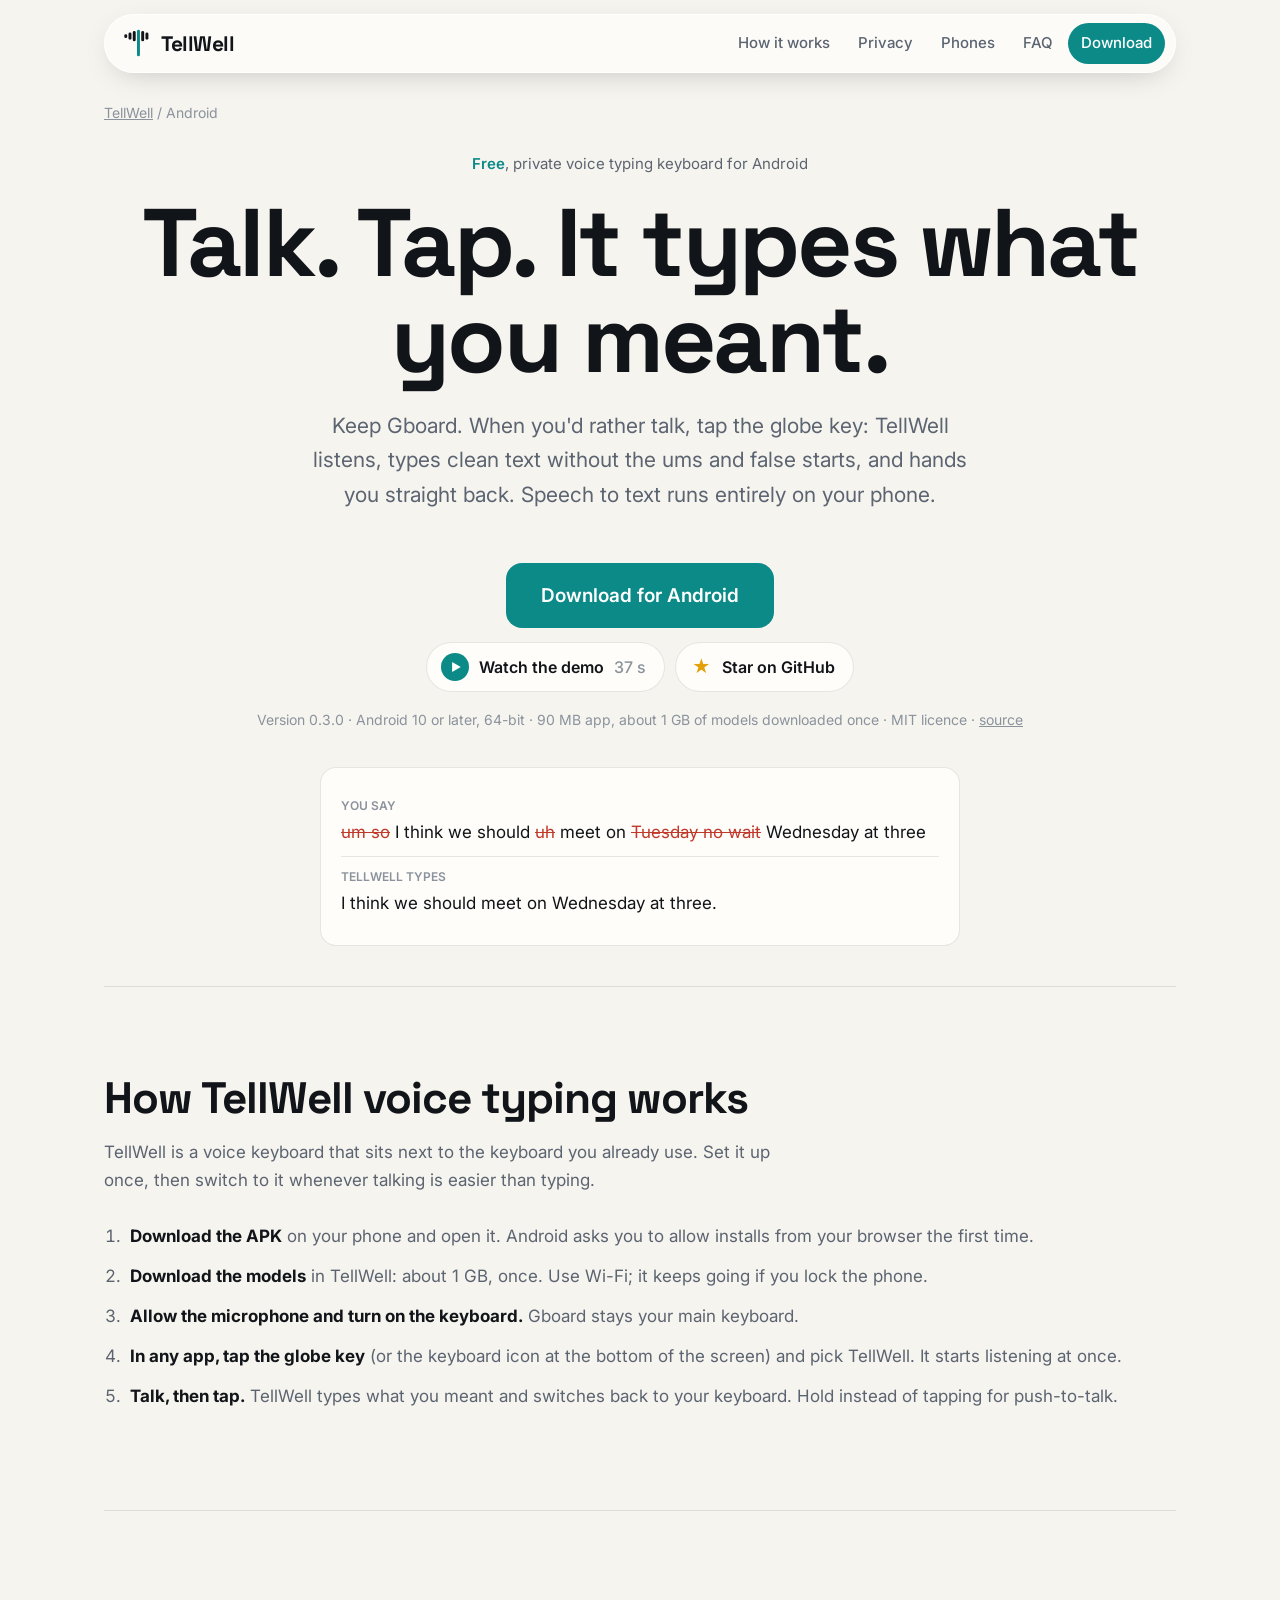
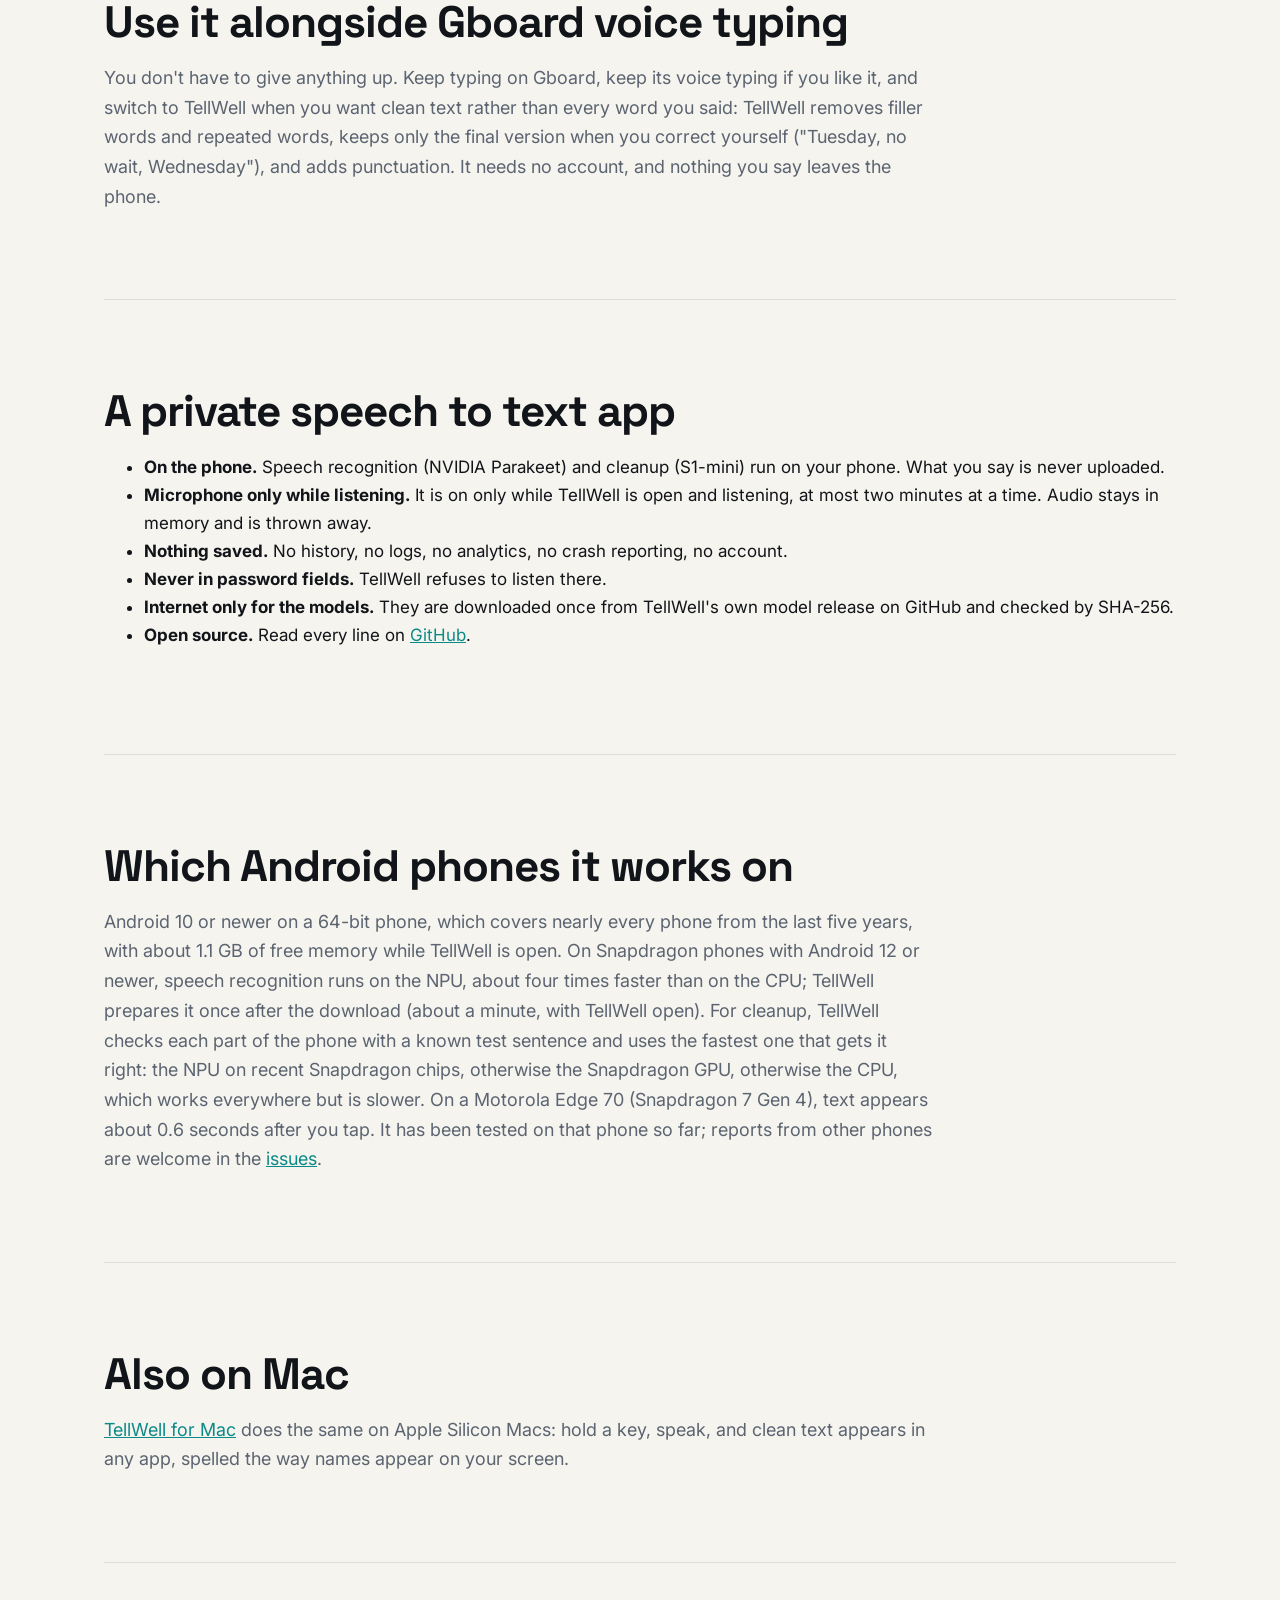
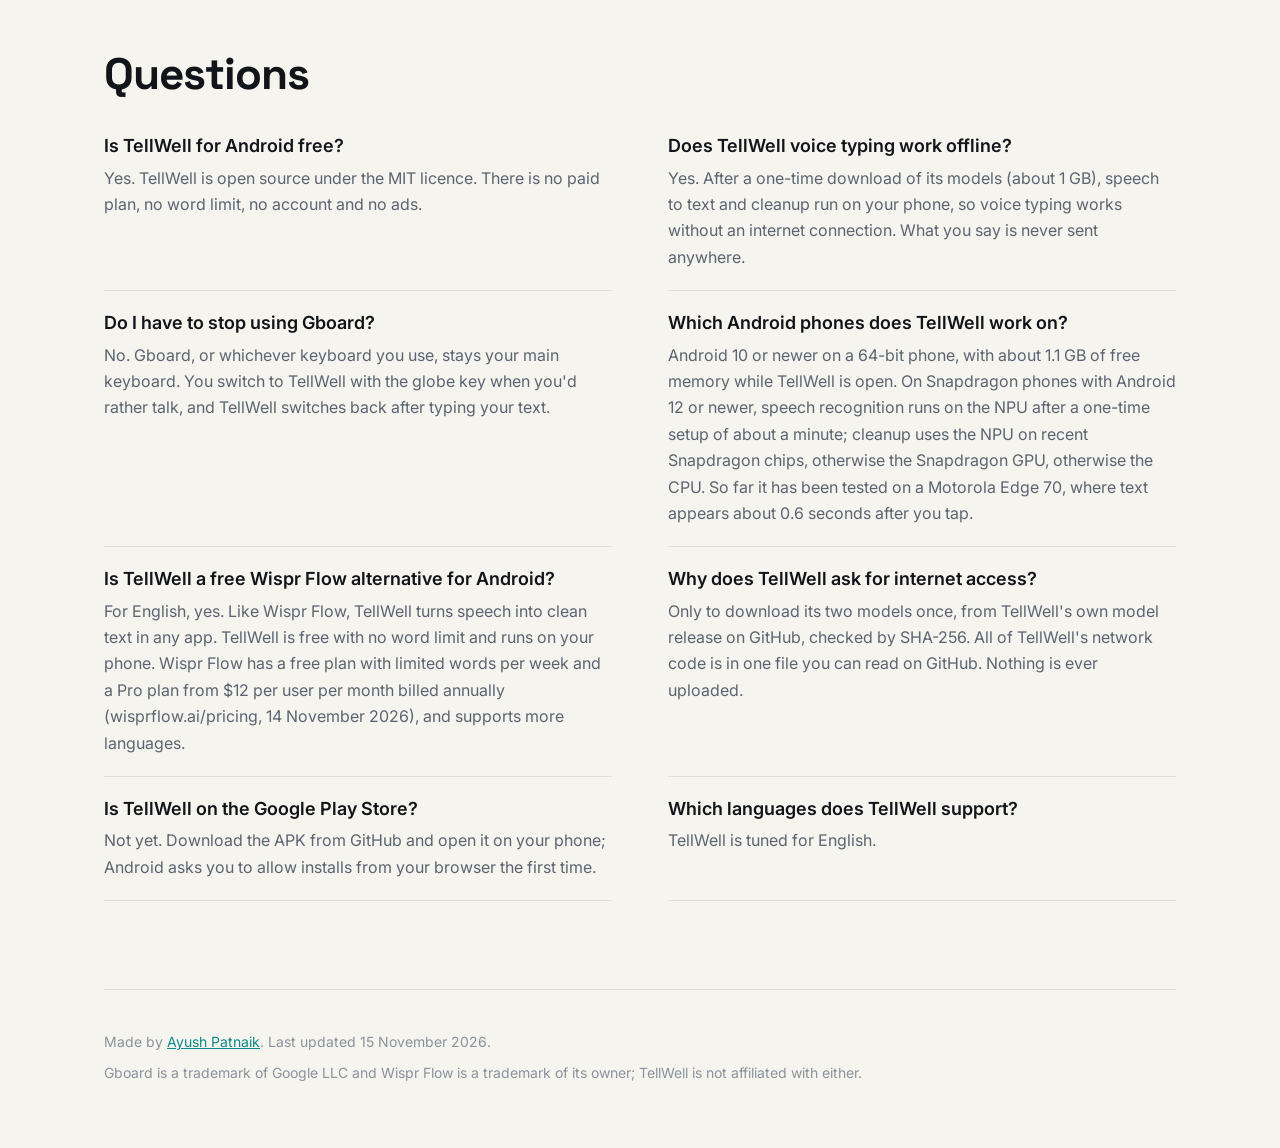
==== commit a61df9c0: "Android page: 0.3.0, speech on the Snapdragon NPU, models from GitHub Co-Authored-By: Claude Opus 5." ====
--- a/docs/android/index.html
+++ b/docs/android/index.html
@@ -34,10 +34,10 @@
   "description": "A free, open-source voice typing keyboard for Android. Speech to text and cleanup run on the phone; it removes filler words, applies spoken corrections and hands you back to your usual keyboard.",
   "url": "https://ayushpatnaikgit.github.io/tellwell/android/",
   "downloadUrl": "https://github.com/ayushpatnaikgit/tellwell-android/releases/latest/download/TellWell.apk",
-  "softwareVersion": "0.2.0",
+  "softwareVersion": "0.3.0",
   "operatingSystem": "Android 10 or later (64-bit)",
   "applicationCategory": "UtilitiesApplication",
-  "fileSize": "22 MB",
+  "fileSize": "90 MB",
   "isAccessibleForFree": true,
   "license": "https://opensource.org/licenses/MIT",
   "offers": { "@type": "Offer", "price": "0", "priceCurrency": "USD" },
@@ -90,7 +90,7 @@
     {
       "@type": "Question",
       "name": "Which Android phones does TellWell work on?",
-      "acceptedAnswer": { "@type": "Answer", "text": "Android 10 or newer on a 64-bit phone, with about 1.1 GB of free memory while TellWell is open. It uses the NPU on recent Snapdragon chips, otherwise the Snapdragon GPU, otherwise the CPU. So far it has been tested on a Motorola Edge 70, where text appears about one second after you tap." }
+      "acceptedAnswer": { "@type": "Answer", "text": "Android 10 or newer on a 64-bit phone, with about 1.1 GB of free memory while TellWell is open. On Snapdragon phones with Android 12 or newer, speech recognition runs on the NPU after a one-time setup of about a minute; cleanup uses the NPU on recent Snapdragon chips, otherwise the Snapdragon GPU, otherwise the CPU. So far it has been tested on a Motorola Edge 70, where text appears about 0.6 seconds after you tap." }
     },
     {
       "@type": "Question",
@@ -100,7 +100,7 @@
     {
       "@type": "Question",
       "name": "Why does TellWell ask for internet access?",
-      "acceptedAnswer": { "@type": "Answer", "text": "Only to download its two models once, from pinned versions on Hugging Face, checked by SHA-256. All of TellWell's network code is in one file you can read on GitHub. Nothing is ever uploaded." }
+      "acceptedAnswer": { "@type": "Answer", "text": "Only to download its two models once, from TellWell's own model release on GitHub, checked by SHA-256. All of TellWell's network code is in one file you can read on GitHub. Nothing is ever uploaded." }
     },
     {
       "@type": "Question",
@@ -149,7 +149,7 @@
           <source src="../media/tellwell-android-demo.mp4" type="video/mp4">
         </video>
       </dialog>
-      <p class="fine">Version 0.2.0 · Android 10 or later, 64-bit · 22 MB app, about 1 GB of models downloaded once ·
+      <p class="fine">Version 0.3.0 · Android 10 or later, 64-bit · 90 MB app, about 1 GB of models downloaded once ·
         MIT licence · <a href="https://github.com/ayushpatnaikgit/tellwell-android">source</a></p>
       <div class="demo" aria-label="Example of a dictation being cleaned up" style="margin-top: 36px; text-align: left; max-width: 640px">
         <div class="row"><small>YOU SAY</small><s>um so</s> I think we should <s>uh</s> meet on <s>Tuesday no wait</s> Wednesday at three</div>
@@ -190,8 +190,8 @@
           minutes at a time. Audio stays in memory and is thrown away.</li>
         <li><b>Nothing saved.</b> No history, no logs, no analytics, no crash reporting, no account.</li>
         <li><b>Never in password fields.</b> TellWell refuses to listen there.</li>
-        <li><b>Internet only for the models.</b> They are downloaded once from pinned Hugging Face versions and checked
-          by SHA-256.</li>
+        <li><b>Internet only for the models.</b> They are downloaded once from TellWell's own model release on
+          GitHub and checked by SHA-256.</li>
         <li><b>Open source.</b> Read every line on <a href="https://github.com/ayushpatnaikgit/tellwell-android">GitHub</a>.</li>
       </ul>
     </section>
@@ -199,10 +199,12 @@
     <section id="phones">
       <h2>Which Android phones it works on</h2>
       <p class="answer">Android 10 or newer on a 64-bit phone, which covers nearly every phone from the last five years,
-        with about 1.1 GB of free memory while TellWell is open. TellWell checks each part of the phone with a known test
-        sentence and uses the fastest one that gets it right: the NPU on recent Snapdragon chips, otherwise the Snapdragon
-        GPU, otherwise the CPU, which works everywhere but is slower. On a Motorola Edge 70 (Snapdragon 7 Gen 4), text
-        appears about one second after you tap. It has been tested on that phone so far; reports from other phones are
+        with about 1.1 GB of free memory while TellWell is open. On Snapdragon phones with Android 12 or newer, speech
+        recognition runs on the NPU, about four times faster than on the CPU; TellWell prepares it once after the download
+        (about a minute, with TellWell open). For cleanup, TellWell checks each part of the phone with a known test sentence
+        and uses the fastest one that gets it right: the NPU on recent Snapdragon chips, otherwise the Snapdragon GPU,
+        otherwise the CPU, which works everywhere but is slower. On a Motorola Edge 70 (Snapdragon 7 Gen 4), text appears
+        about 0.6 seconds after you tap. It has been tested on that phone so far; reports from other phones are
         welcome in the <a href="https://github.com/ayushpatnaikgit/tellwell-android/issues">issues</a>.</p>
     </section>
 
@@ -218,9 +220,9 @@
         <div><h3>Is TellWell for Android free?</h3><p>Yes. TellWell is open source under the MIT licence. There is no paid plan, no word limit, no account and no ads.</p></div>
         <div><h3>Does TellWell voice typing work offline?</h3><p>Yes. After a one-time download of its models (about 1 GB), speech to text and cleanup run on your phone, so voice typing works without an internet connection. What you say is never sent anywhere.</p></div>
         <div><h3>Do I have to stop using Gboard?</h3><p>No. Gboard, or whichever keyboard you use, stays your main keyboard. You switch to TellWell with the globe key when you'd rather talk, and TellWell switches back after typing your text.</p></div>
-        <div><h3>Which Android phones does TellWell work on?</h3><p>Android 10 or newer on a 64-bit phone, with about 1.1 GB of free memory while TellWell is open. It uses the NPU on recent Snapdragon chips, otherwise the Snapdragon GPU, otherwise the CPU. So far it has been tested on a Motorola Edge 70, where text appears about one second after you tap.</p></div>
+        <div><h3>Which Android phones does TellWell work on?</h3><p>Android 10 or newer on a 64-bit phone, with about 1.1 GB of free memory while TellWell is open. On Snapdragon phones with Android 12 or newer, speech recognition runs on the NPU after a one-time setup of about a minute; cleanup uses the NPU on recent Snapdragon chips, otherwise the Snapdragon GPU, otherwise the CPU. So far it has been tested on a Motorola Edge 70, where text appears about 0.6 seconds after you tap.</p></div>
         <div><h3>Is TellWell a free Wispr Flow alternative for Android?</h3><p>For English, yes. Like Wispr Flow, TellWell turns speech into clean text in any app. TellWell is free with no word limit and runs on your phone. Wispr Flow has a free plan with limited words per week and a Pro plan from $12 per user per month billed annually (wisprflow.ai/pricing, 14 November 2026), and supports more languages.</p></div>
-        <div><h3>Why does TellWell ask for internet access?</h3><p>Only to download its two models once, from pinned versions on Hugging Face, checked by SHA-256. All of TellWell's network code is in one file you can read on GitHub. Nothing is ever uploaded.</p></div>
+        <div><h3>Why does TellWell ask for internet access?</h3><p>Only to download its two models once, from TellWell's own model release on GitHub, checked by SHA-256. All of TellWell's network code is in one file you can read on GitHub. Nothing is ever uploaded.</p></div>
         <div><h3>Is TellWell on the Google Play Store?</h3><p>Not yet. Download the APK from GitHub and open it on your phone; Android asks you to allow installs from your browser the first time.</p></div>
         <div><h3>Which languages does TellWell support?</h3><p>TellWell is tuned for English.</p></div>
       </div>
--- a/docs/style.css
+++ b/docs/style.css
@@ -236,3 +236,23 @@
 .btn.big { min-height: 60px; padding: 16px 34px; font-size: 19px; border-radius: 16px; }
 .hero-actions + .hero-actions { margin-top: 14px; }
 dialog#film.portrait { width: min(400px, 88vw, 46vh); }
+
+/* Mac install: a download button plus pictures of the one-time macOS confirmation. */
+.alt-install { align-self: center; color: var(--muted); font-size: 15px; }
+.alt-head { margin-top: 34px; }
+.mac-steps .mock { margin: 14px 0 6px; max-width: 360px; font-size: 13px; line-height: 1.35; color: var(--ink);
+  background: var(--paper); border: 1px solid var(--line); border-radius: 12px; box-shadow: var(--shadow); }
+.mock p { margin: 0; }
+.mock-alert { padding: 18px 18px 14px; text-align: center; }
+.mock-icon { width: 44px; height: 44px; margin: 0 auto 10px; border-radius: 10px; background: url(img/app-icon.png) center / contain no-repeat; }
+.mock-title { font-weight: 600; }
+.mock-text { margin: 4px 0 12px !important; color: var(--muted); }
+.mac-steps { max-width: 44em; }
+.mock-btn { white-space: nowrap; display: inline-block; margin: 3px; padding: 4px 14px; border-radius: 7px; border: 1px solid var(--line);
+  background: var(--bg); font-weight: 500; }
+.mock-btn.on { background: var(--accent); color: var(--accent-ink); border-color: transparent; }
+.mock-settings { padding: 12px 14px; }
+.mock-head { font-weight: 600; margin-bottom: 8px !important; }
+.mock-row { display: flex; align-items: center; justify-content: space-between; gap: 12px; padding: 10px 12px;
+  border-radius: 8px; background: var(--bg); }
+.mock-alert .mock-btn { display: block; margin: 6px 0 0; }
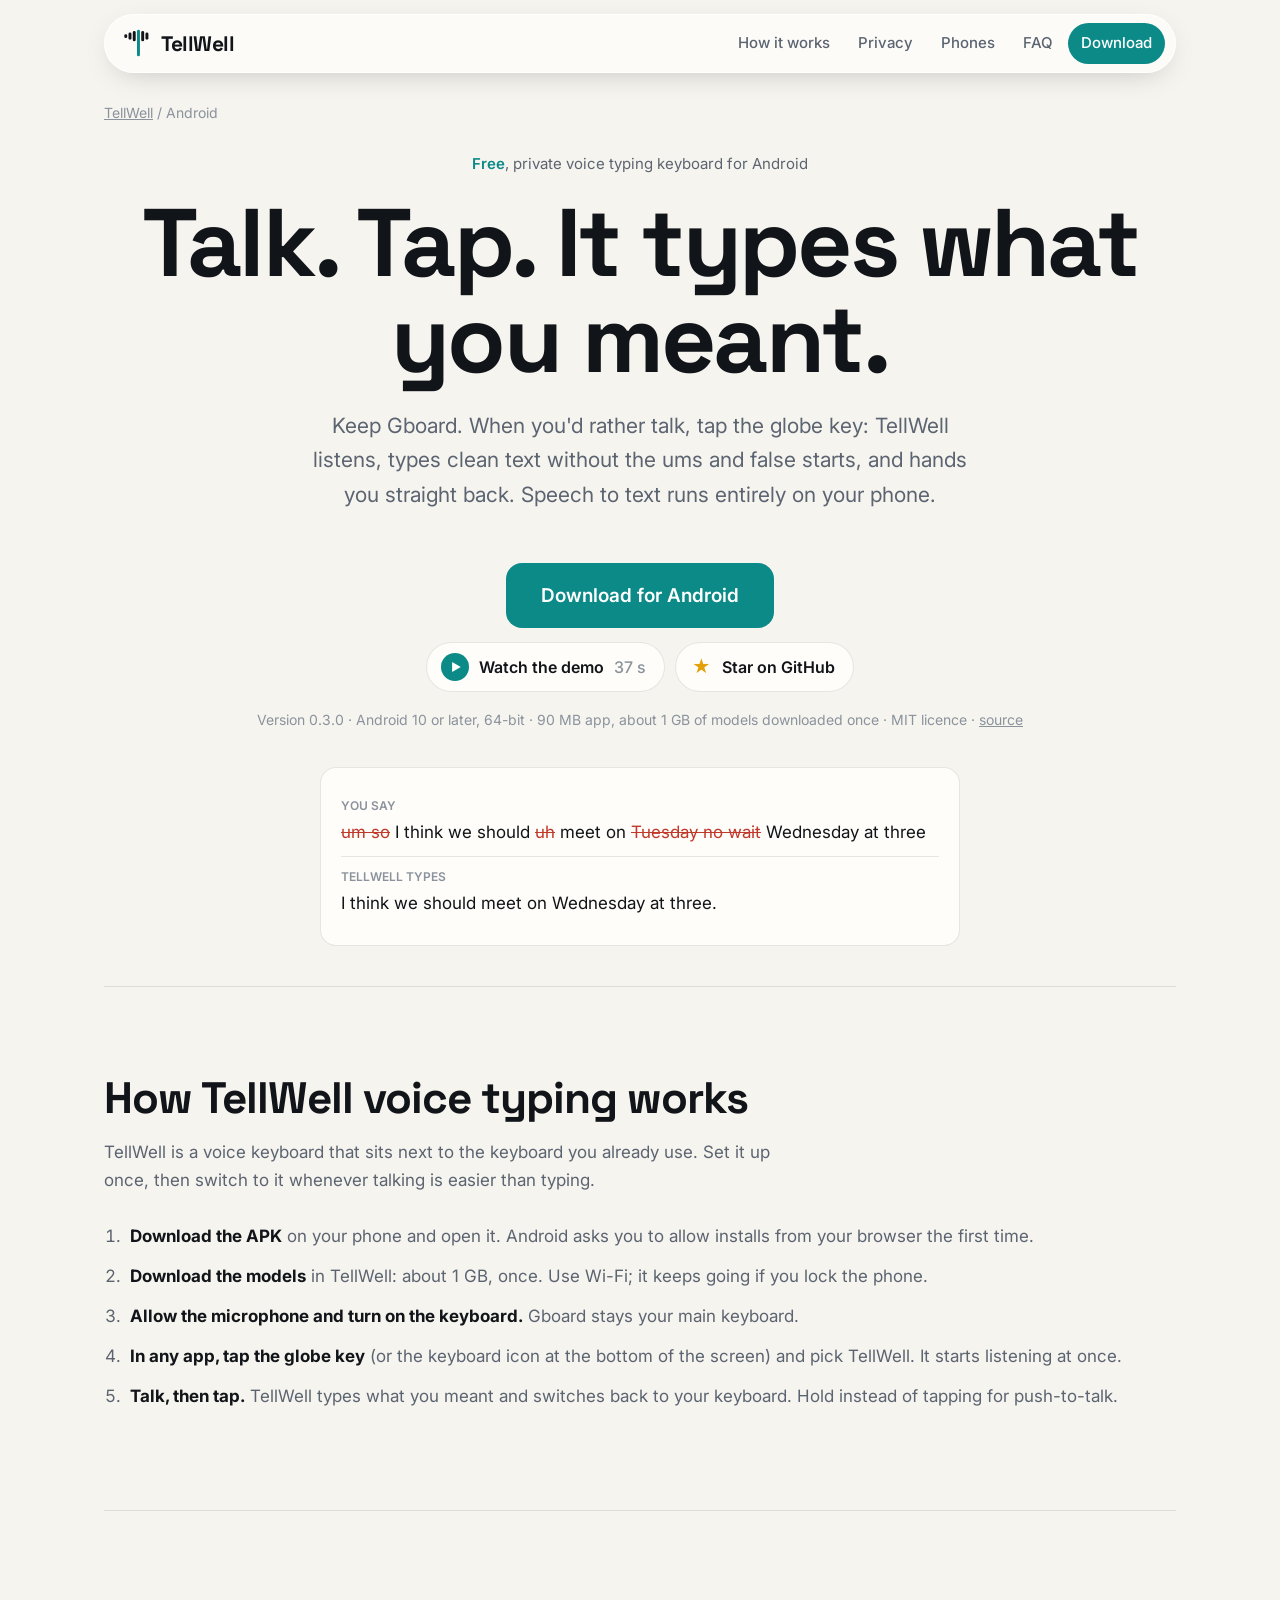
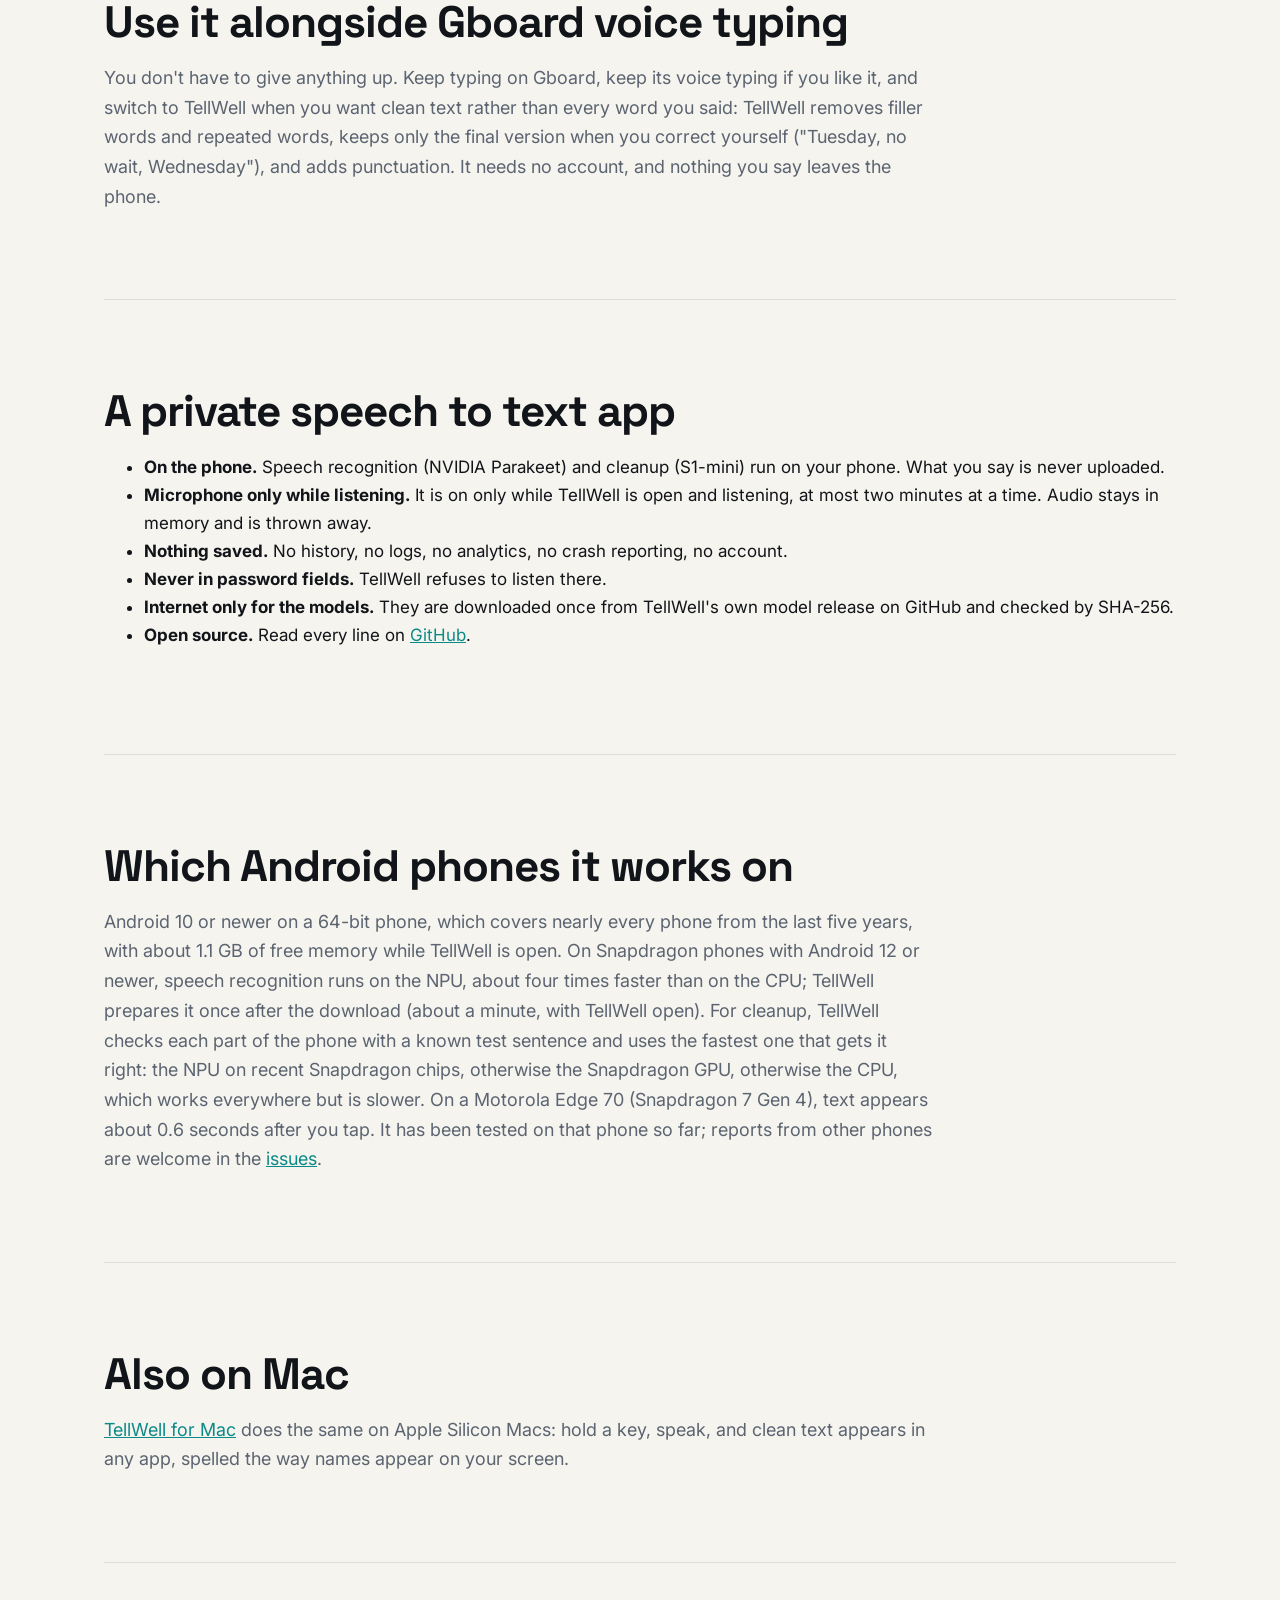
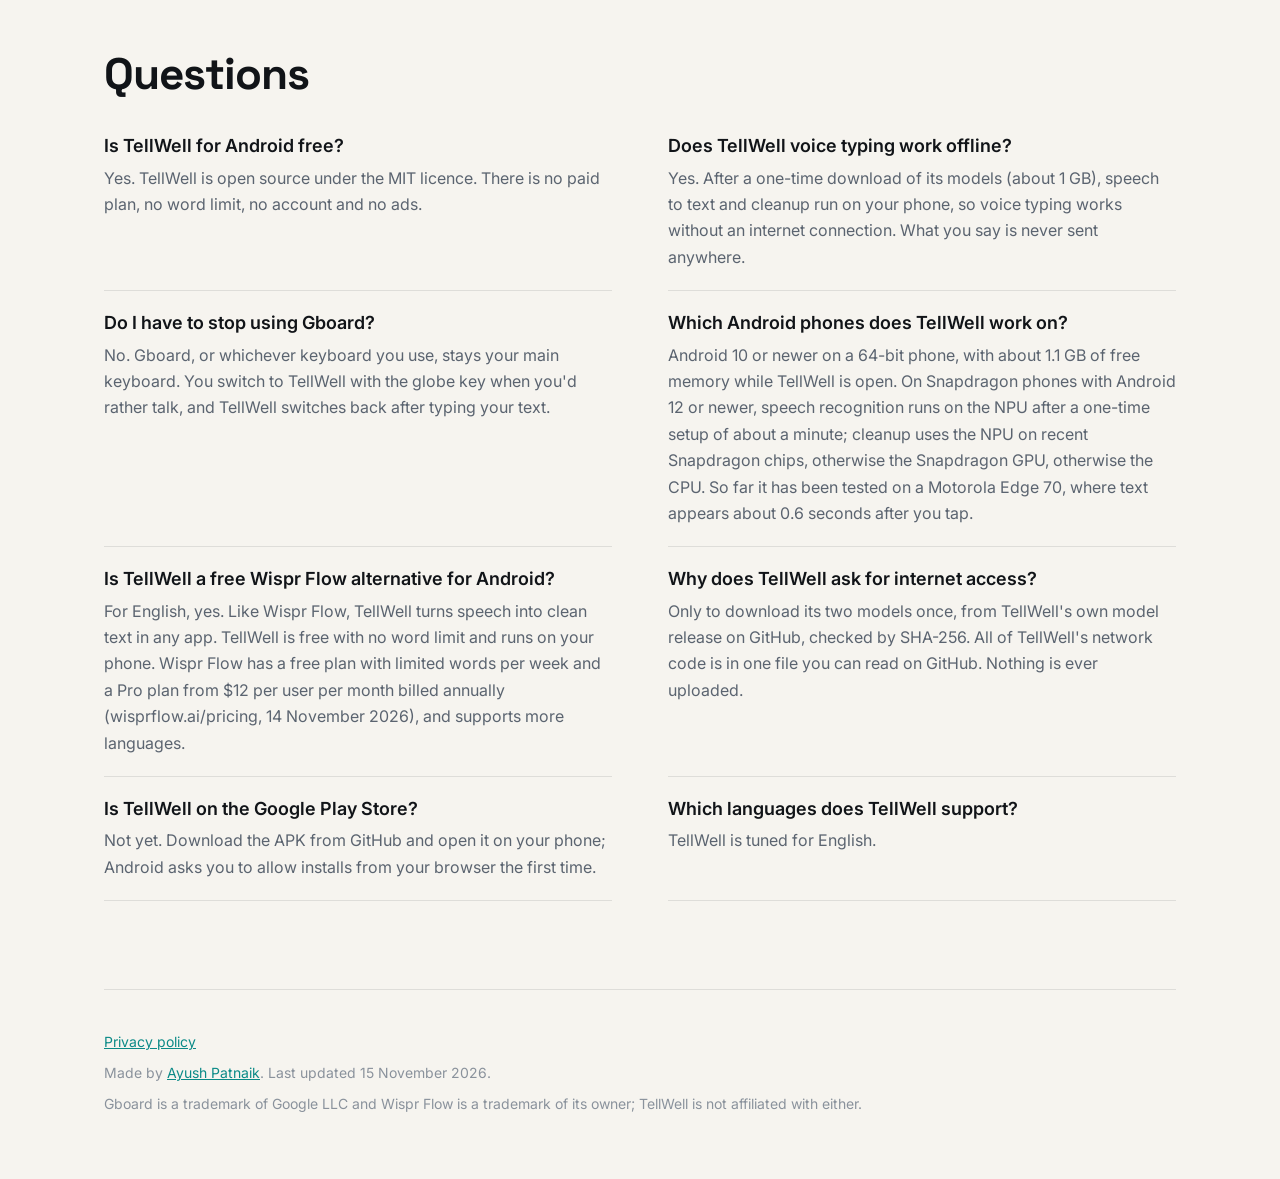
==== commit f3832edf: "Privacy policy for TellWell for Android Co-Authored-By: Claude Opus 5.5 <noreply@anthropic.com>" ====
--- a/docs/android/index.html
+++ b/docs/android/index.html
@@ -230,6 +230,7 @@
   </main>
 
   <footer>
+    <p><a href="privacy/">Privacy policy</a></p>
     <p>Made by <a href="https://github.com/ayushpatnaikgit">Ayush Patnaik</a>. Last updated
       <time datetime="2026-11-15">15 November 2026</time>.</p>
     <p>Gboard is a trademark of Google LLC and Wispr Flow is a trademark of its owner; TellWell is not affiliated with
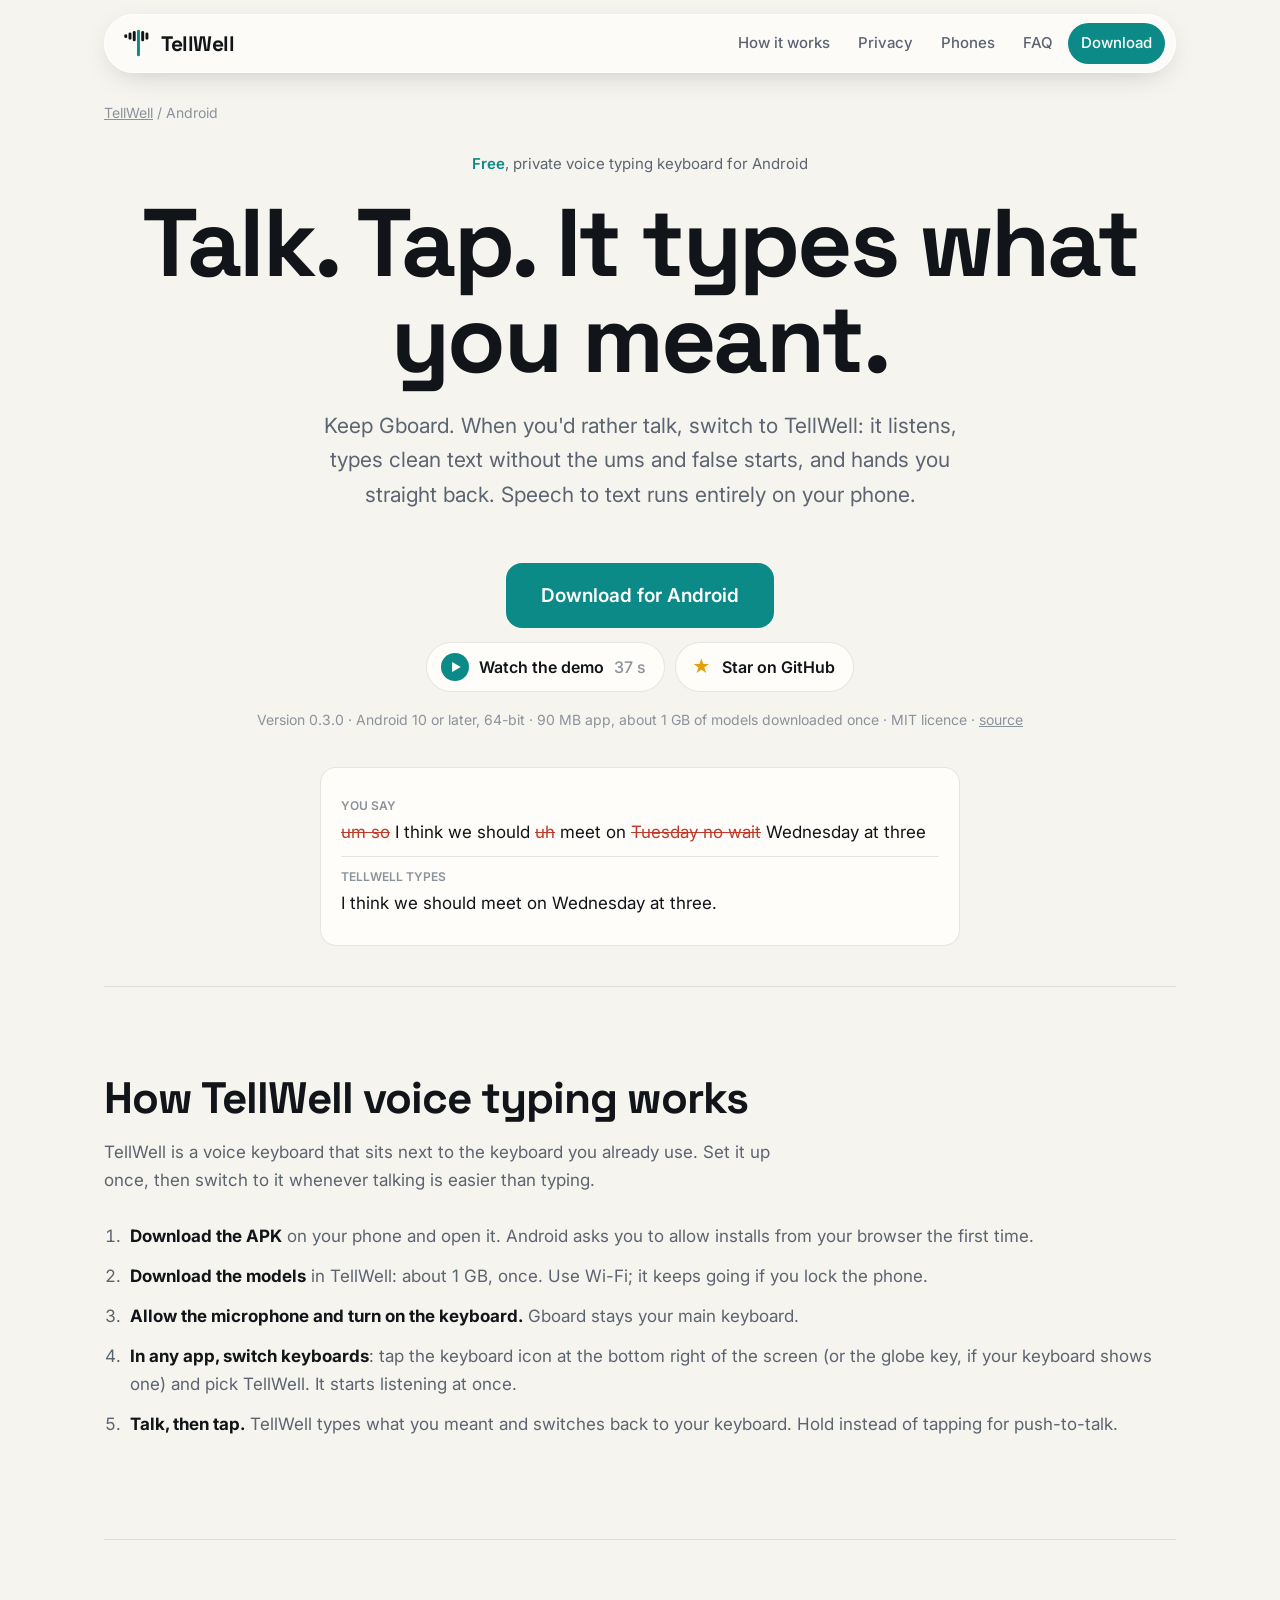
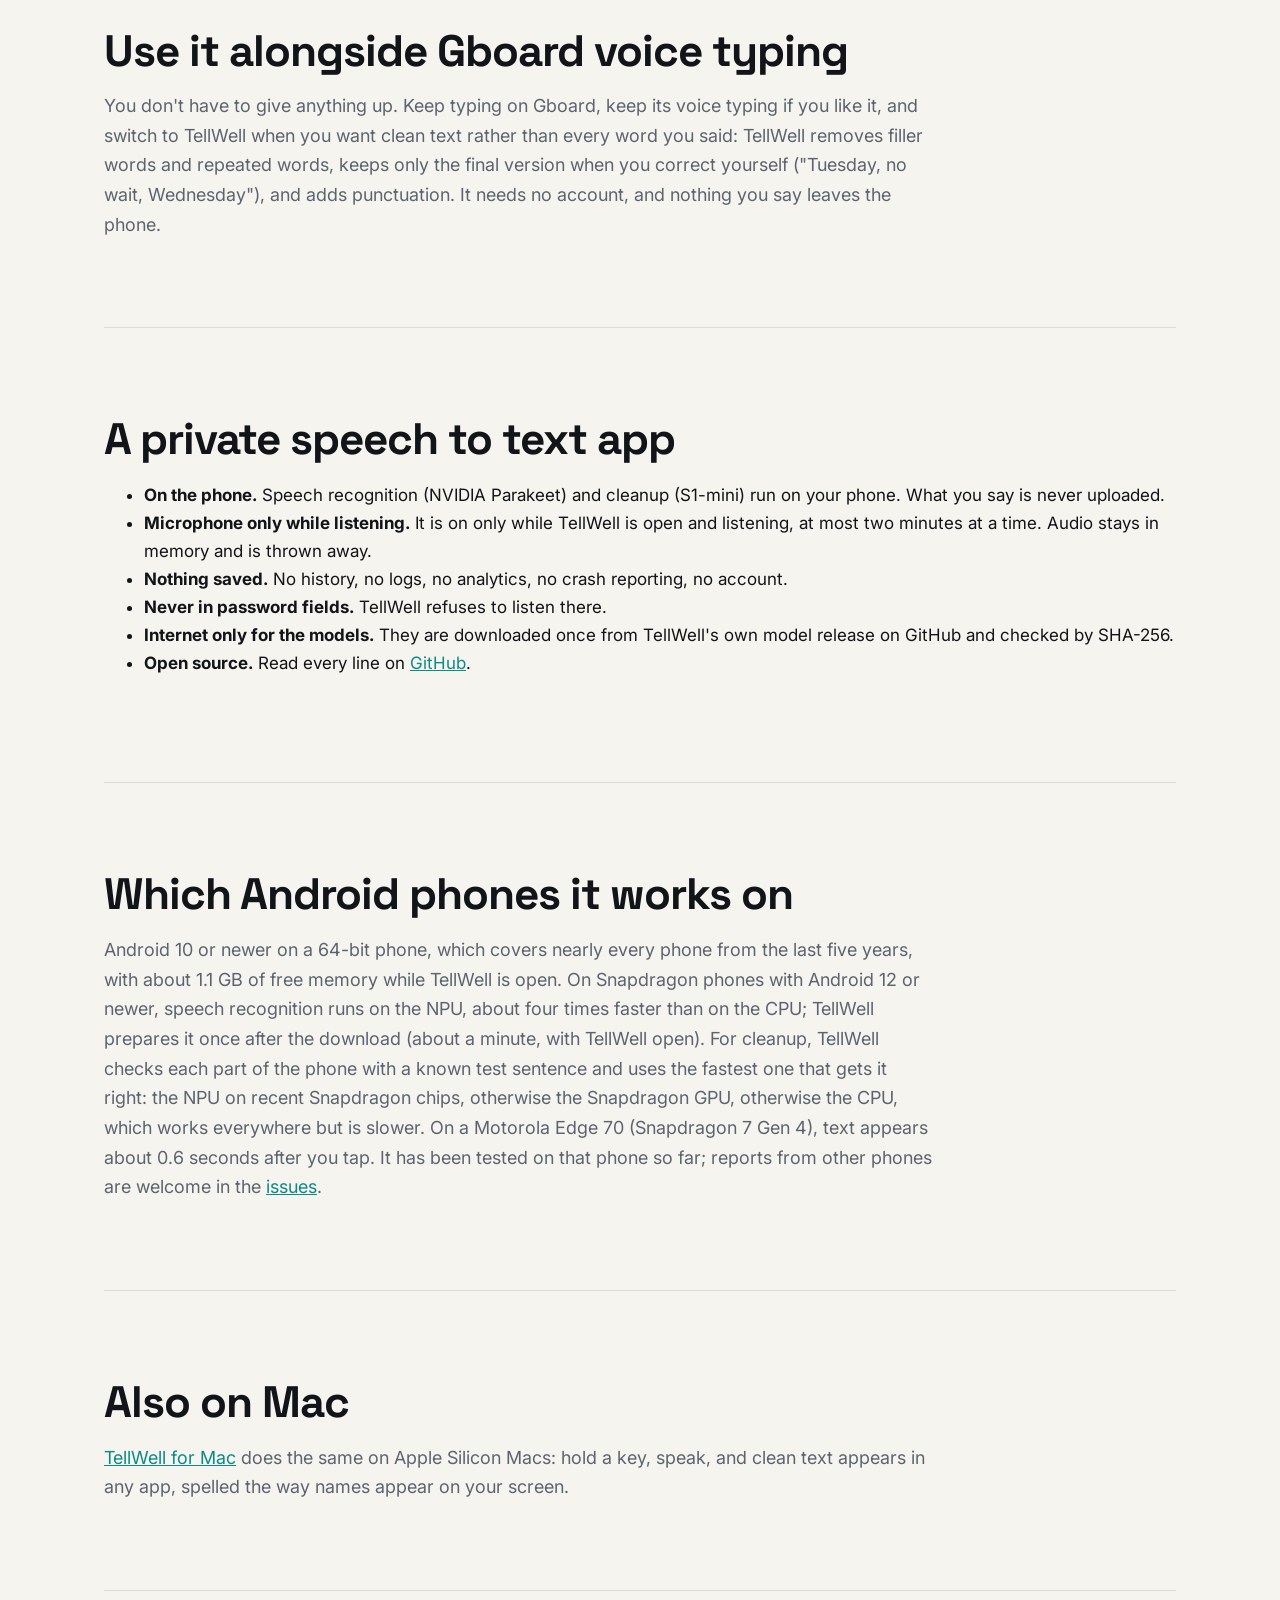
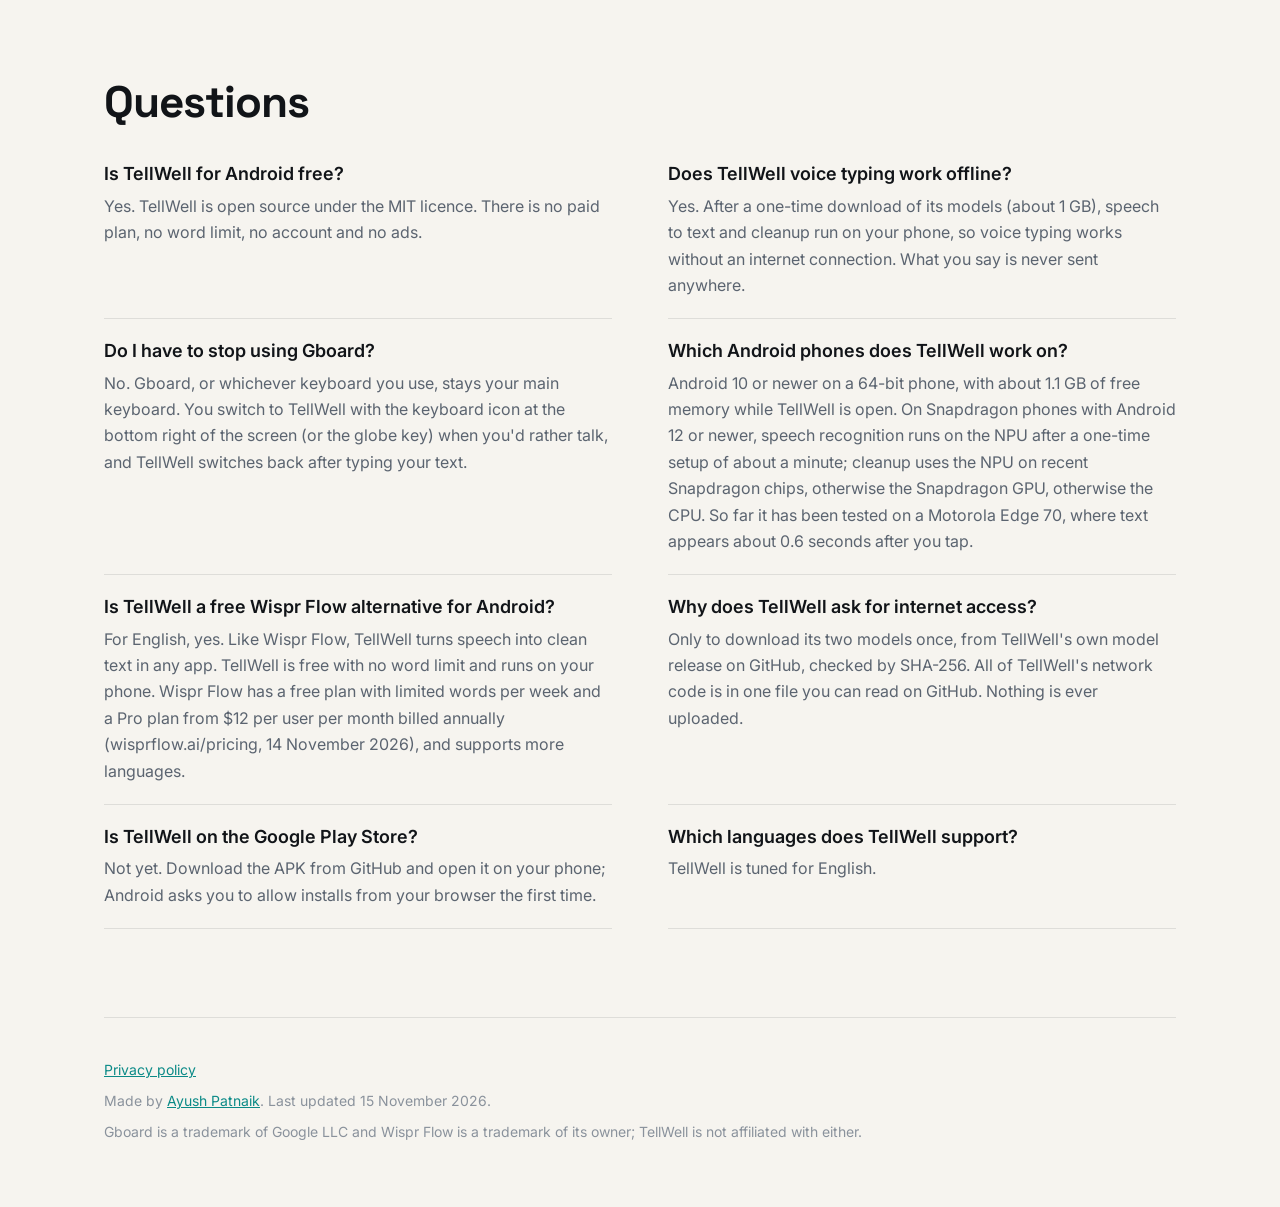
==== commit 32bdb60d: "Android page: switch keyboards with the bottom-right keyboard icon or the globe key Co-Authored-By: " ====
--- a/docs/android/index.html
+++ b/docs/android/index.html
@@ -60,7 +60,7 @@
   "@context": "https://schema.org",
   "@type": "VideoObject",
   "name": "How TellWell voice typing works on Android",
-  "description": "A 37-second demo of TellWell for Android: set it up once, tap the globe key, talk, and tap. It types what you meant and switches back to your keyboard.",
+  "description": "A 37-second demo of TellWell for Android: set it up once, switch to TellWell, talk, and tap. It types what you meant and switches back to your keyboard.",
   "thumbnailUrl": "https://ayushpatnaikgit.github.io/tellwell/media/tellwell-android-demo-poster.jpg",
   "uploadDate": "2026-11-15",
   "duration": "PT37S",
@@ -85,7 +85,7 @@
     {
       "@type": "Question",
       "name": "Do I have to stop using Gboard?",
-      "acceptedAnswer": { "@type": "Answer", "text": "No. Gboard, or whichever keyboard you use, stays your main keyboard. You switch to TellWell with the globe key when you'd rather talk, and TellWell switches back after typing your text." }
+      "acceptedAnswer": { "@type": "Answer", "text": "No. Gboard, or whichever keyboard you use, stays your main keyboard. You switch to TellWell with the keyboard icon at the bottom right of the screen (or the globe key) when you'd rather talk, and TellWell switches back after typing your text." }
     },
     {
       "@type": "Question",
@@ -134,7 +134,7 @@
     <div class="hero" style="padding-top: 28px">
       <p class="eyebrow"><b>Free</b>, private voice typing keyboard for Android</p>
       <h1>Talk. Tap. It types what you meant.</h1>
-      <p class="lede">Keep Gboard. When you'd rather talk, tap the globe key: TellWell listens, types clean text without
+      <p class="lede">Keep Gboard. When you'd rather talk, switch to TellWell: it listens, types clean text without
         the ums and false starts, and hands you straight back. Speech to text runs entirely on your phone.</p>
       <div class="hero-actions">
         <a class="btn primary big" href="https://github.com/ayushpatnaikgit/tellwell-android/releases/latest/download/TellWell.apk">Download for Android</a>
@@ -166,7 +166,7 @@
           first time.</li>
         <li><b>Download the models</b> in TellWell: about 1 GB, once. Use Wi-Fi; it keeps going if you lock the phone.</li>
         <li><b>Allow the microphone and turn on the keyboard.</b> Gboard stays your main keyboard.</li>
-        <li><b>In any app, tap the globe key</b> (or the keyboard icon at the bottom of the screen) and pick TellWell. It
+        <li><b>In any app, switch keyboards</b>: tap the keyboard icon at the bottom right of the screen (or the globe key, if your keyboard shows one) and pick TellWell. It
           starts listening at once.</li>
         <li><b>Talk, then tap.</b> TellWell types what you meant and switches back to your keyboard. Hold instead of
           tapping for push-to-talk.</li>
@@ -219,7 +219,7 @@
       <div class="faq">
         <div><h3>Is TellWell for Android free?</h3><p>Yes. TellWell is open source under the MIT licence. There is no paid plan, no word limit, no account and no ads.</p></div>
         <div><h3>Does TellWell voice typing work offline?</h3><p>Yes. After a one-time download of its models (about 1 GB), speech to text and cleanup run on your phone, so voice typing works without an internet connection. What you say is never sent anywhere.</p></div>
-        <div><h3>Do I have to stop using Gboard?</h3><p>No. Gboard, or whichever keyboard you use, stays your main keyboard. You switch to TellWell with the globe key when you'd rather talk, and TellWell switches back after typing your text.</p></div>
+        <div><h3>Do I have to stop using Gboard?</h3><p>No. Gboard, or whichever keyboard you use, stays your main keyboard. You switch to TellWell with the keyboard icon at the bottom right of the screen (or the globe key) when you'd rather talk, and TellWell switches back after typing your text.</p></div>
         <div><h3>Which Android phones does TellWell work on?</h3><p>Android 10 or newer on a 64-bit phone, with about 1.1 GB of free memory while TellWell is open. On Snapdragon phones with Android 12 or newer, speech recognition runs on the NPU after a one-time setup of about a minute; cleanup uses the NPU on recent Snapdragon chips, otherwise the Snapdragon GPU, otherwise the CPU. So far it has been tested on a Motorola Edge 70, where text appears about 0.6 seconds after you tap.</p></div>
         <div><h3>Is TellWell a free Wispr Flow alternative for Android?</h3><p>For English, yes. Like Wispr Flow, TellWell turns speech into clean text in any app. TellWell is free with no word limit and runs on your phone. Wispr Flow has a free plan with limited words per week and a Pro plan from $12 per user per month billed annually (wisprflow.ai/pricing, 14 November 2026), and supports more languages.</p></div>
         <div><h3>Why does TellWell ask for internet access?</h3><p>Only to download its two models once, from TellWell's own model release on GitHub, checked by SHA-256. All of TellWell's network code is in one file you can read on GitHub. Nothing is ever uploaded.</p></div>
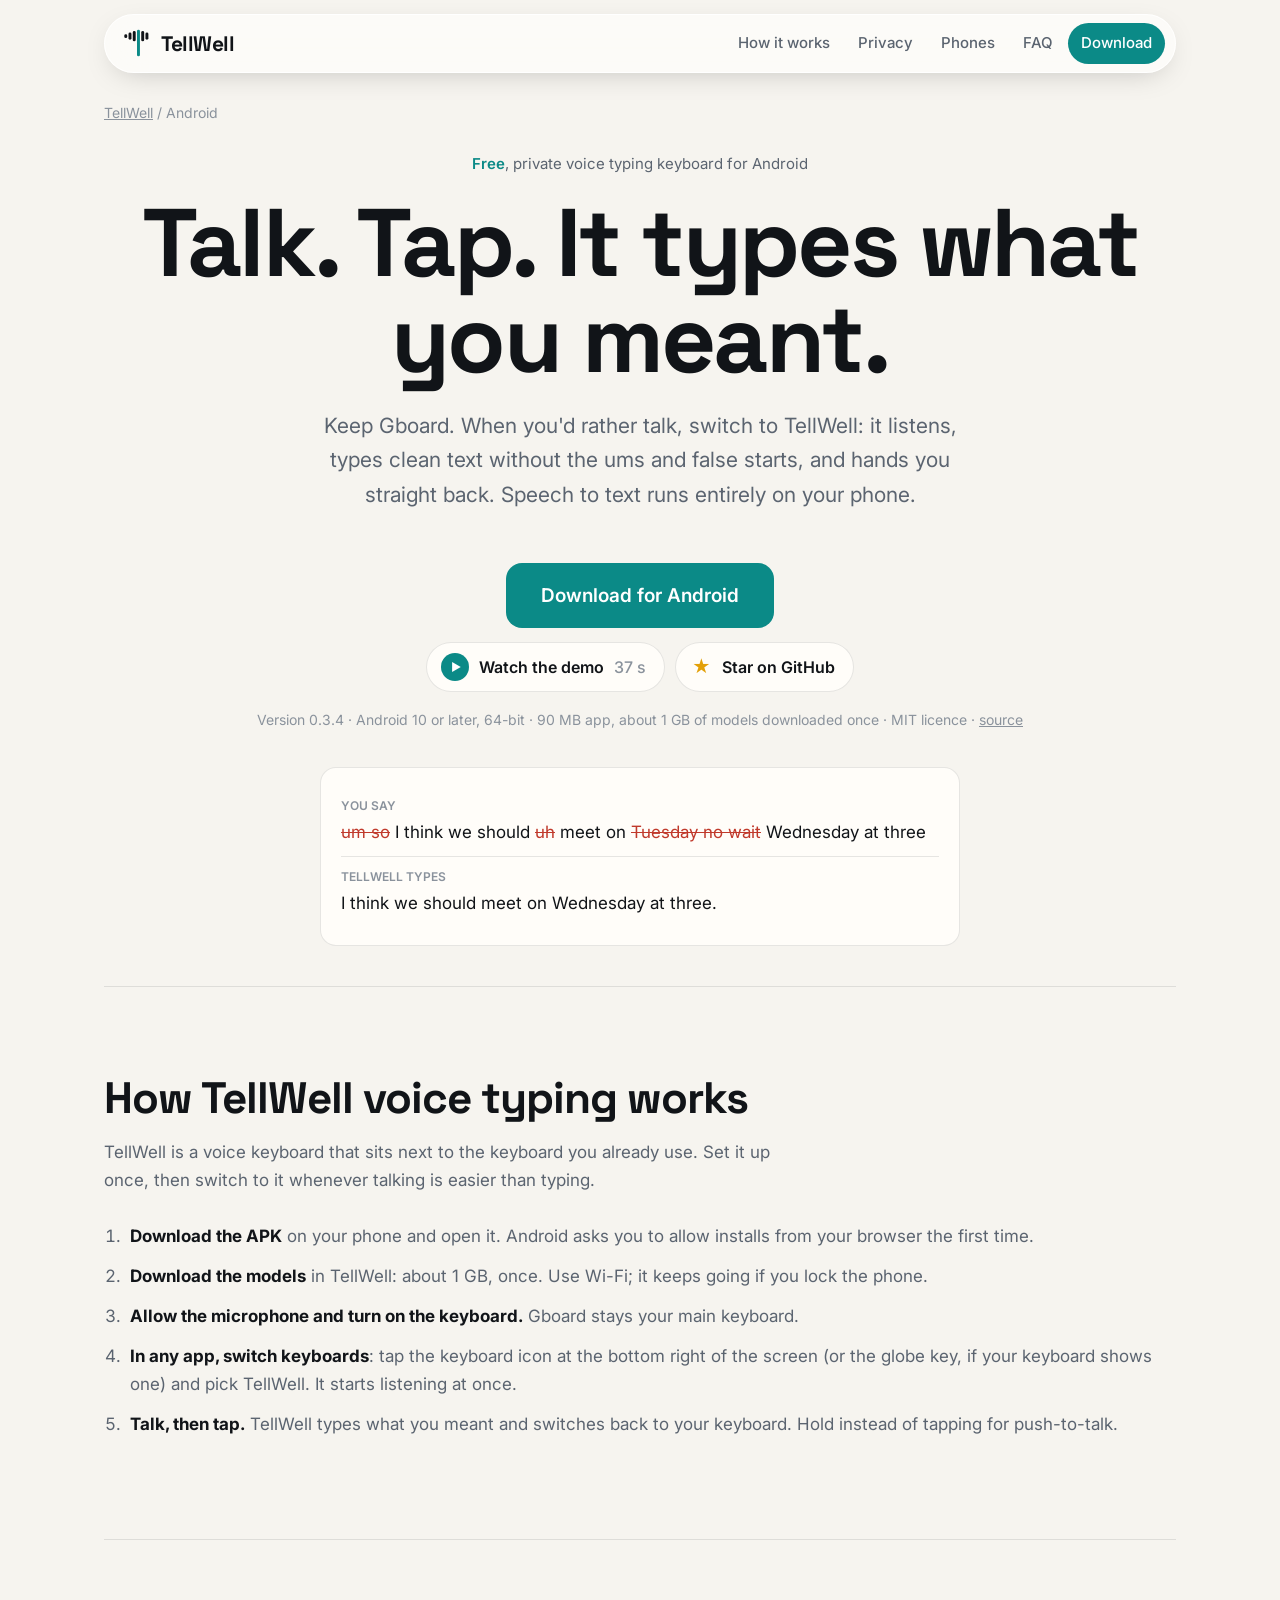
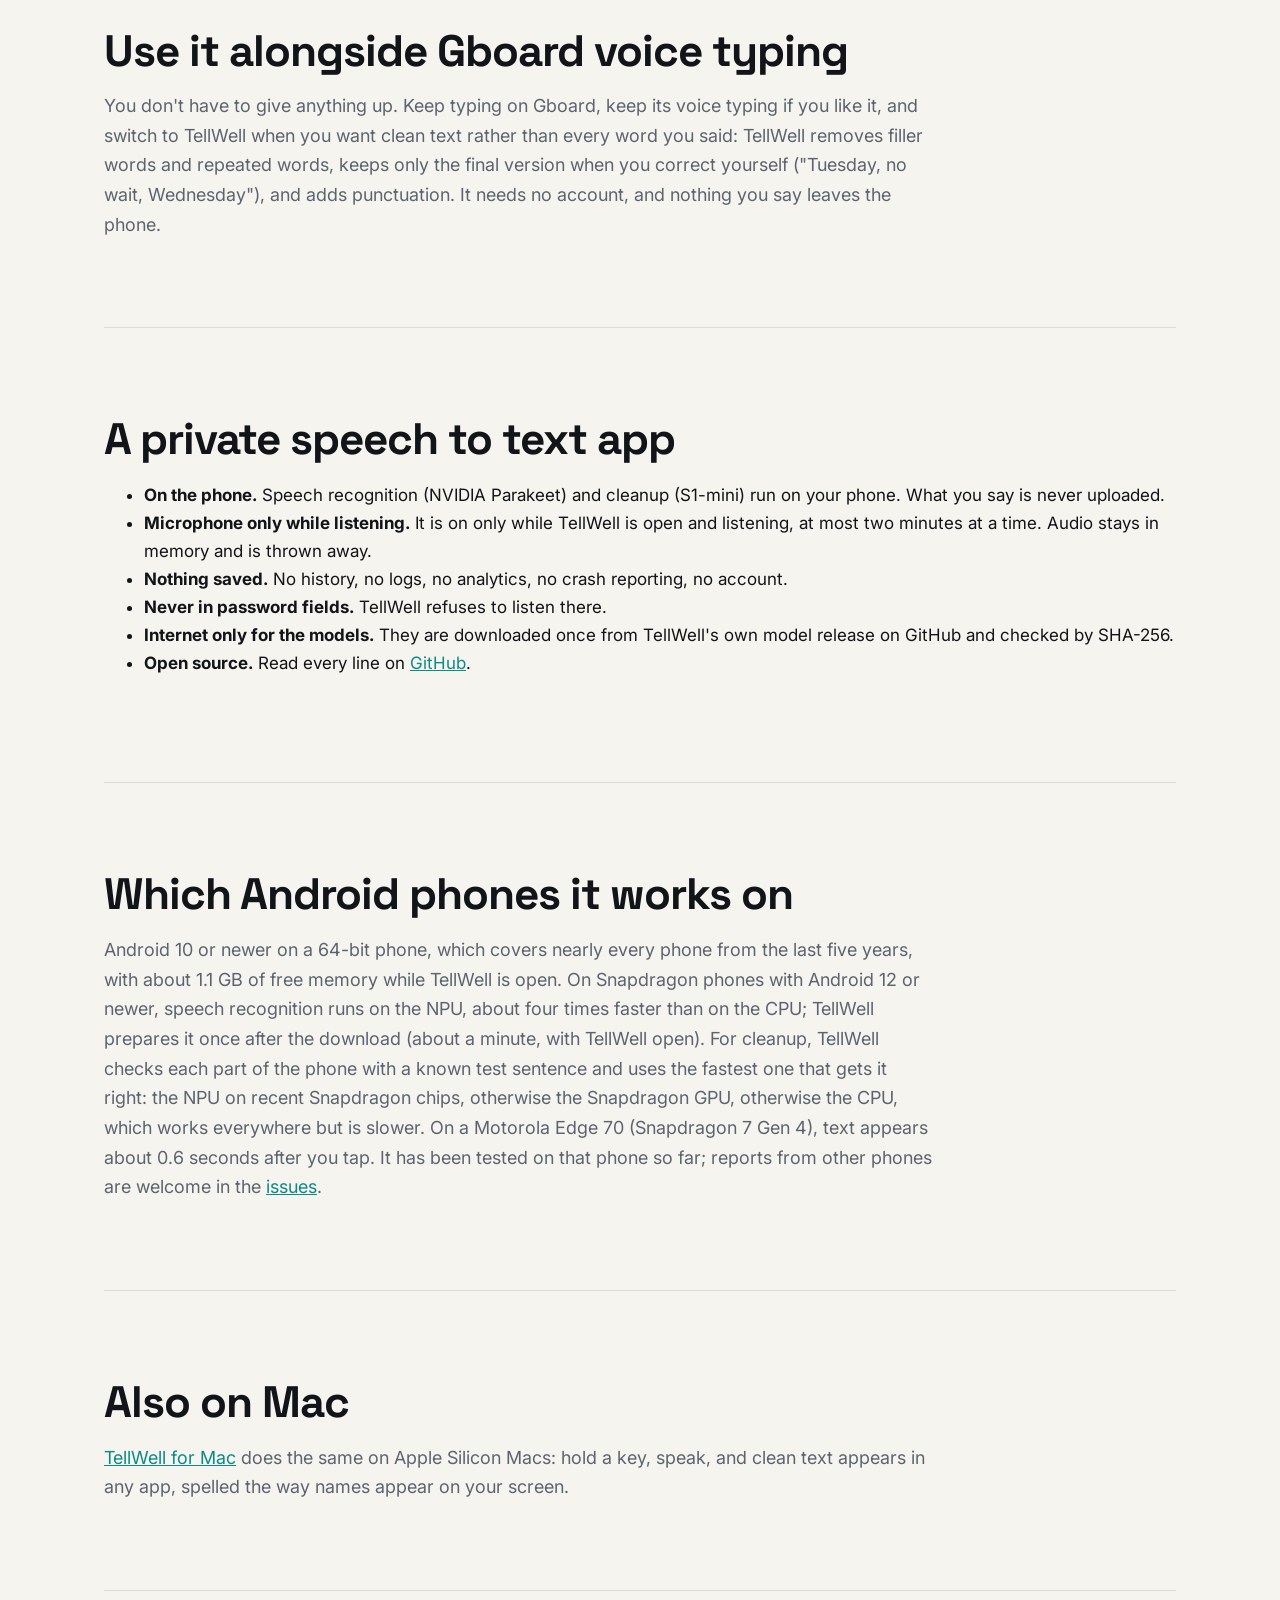
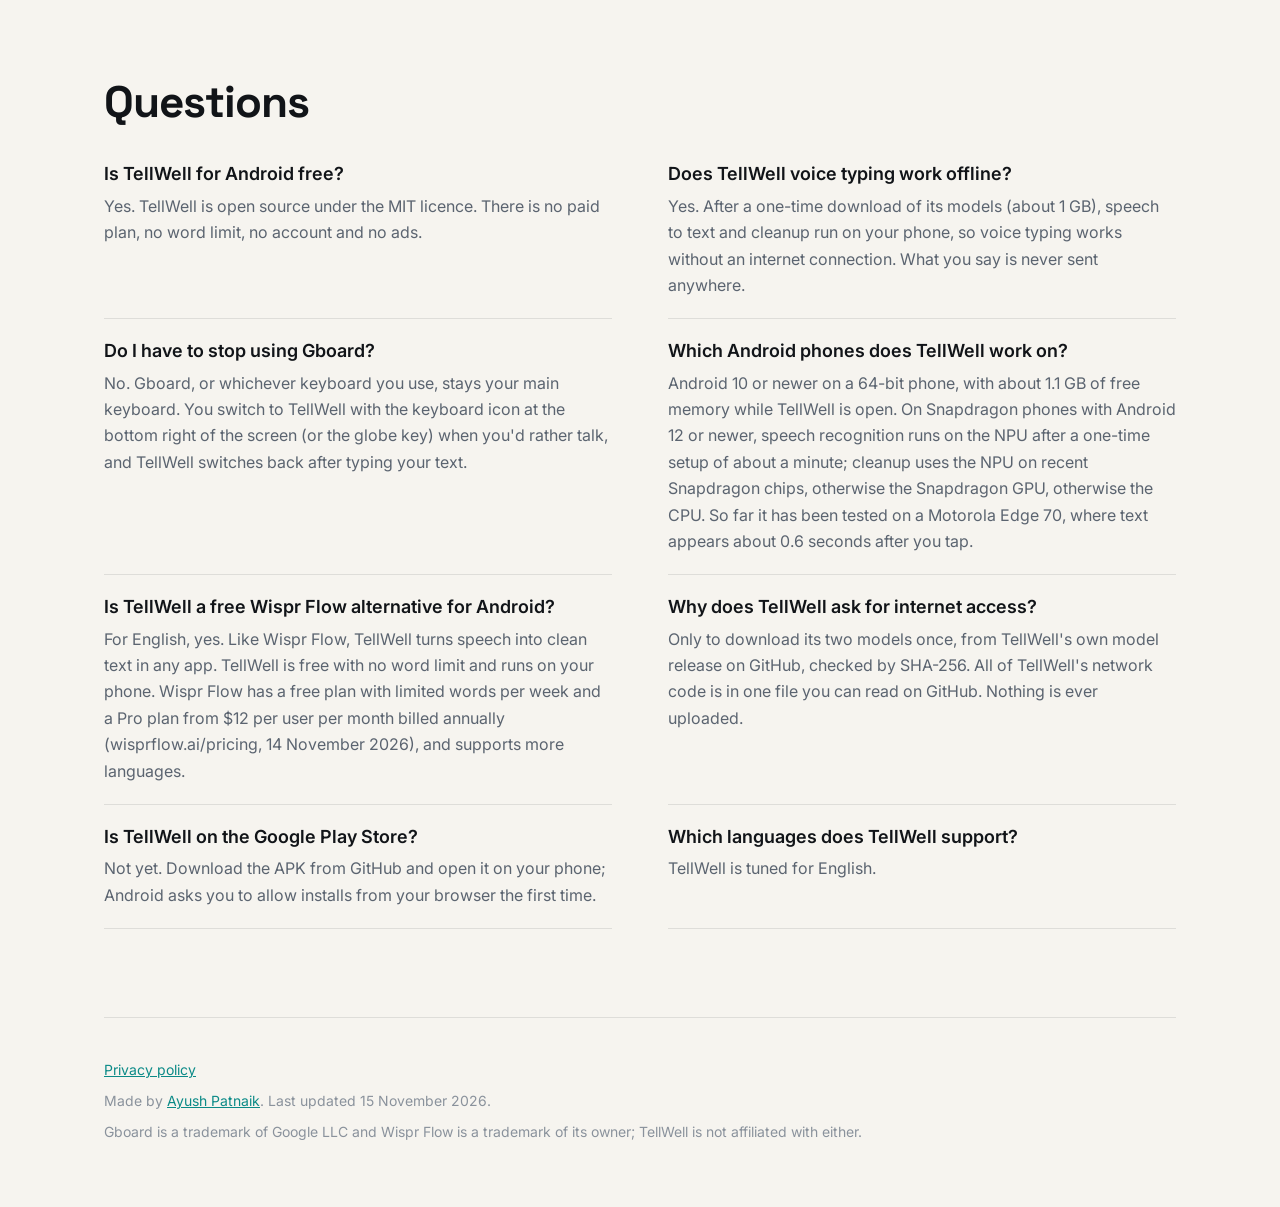
==== commit a866bb96: "Website: Android 0.3.4 Co-Authored-By: Claude Opus 5.5 <noreply@anthropic.com>" ====
--- a/docs/android/index.html
+++ b/docs/android/index.html
@@ -34,7 +34,7 @@
   "description": "A free, open-source voice typing keyboard for Android. Speech to text and cleanup run on the phone; it removes filler words, applies spoken corrections and hands you back to your usual keyboard.",
   "url": "https://ayushpatnaikgit.github.io/tellwell/android/",
   "downloadUrl": "https://github.com/ayushpatnaikgit/tellwell-android/releases/latest/download/TellWell.apk",
-  "softwareVersion": "0.3.0",
+  "softwareVersion": "0.3.4",
   "operatingSystem": "Android 10 or later (64-bit)",
   "applicationCategory": "UtilitiesApplication",
   "fileSize": "90 MB",
@@ -149,7 +149,7 @@
           <source src="../media/tellwell-android-demo.mp4" type="video/mp4">
         </video>
       </dialog>
-      <p class="fine">Version 0.3.0 · Android 10 or later, 64-bit · 90 MB app, about 1 GB of models downloaded once ·
+      <p class="fine">Version 0.3.4 · Android 10 or later, 64-bit · 90 MB app, about 1 GB of models downloaded once ·
         MIT licence · <a href="https://github.com/ayushpatnaikgit/tellwell-android">source</a></p>
       <div class="demo" aria-label="Example of a dictation being cleaned up" style="margin-top: 36px; text-align: left; max-width: 640px">
         <div class="row"><small>YOU SAY</small><s>um so</s> I think we should <s>uh</s> meet on <s>Tuesday no wait</s> Wednesday at three</div>
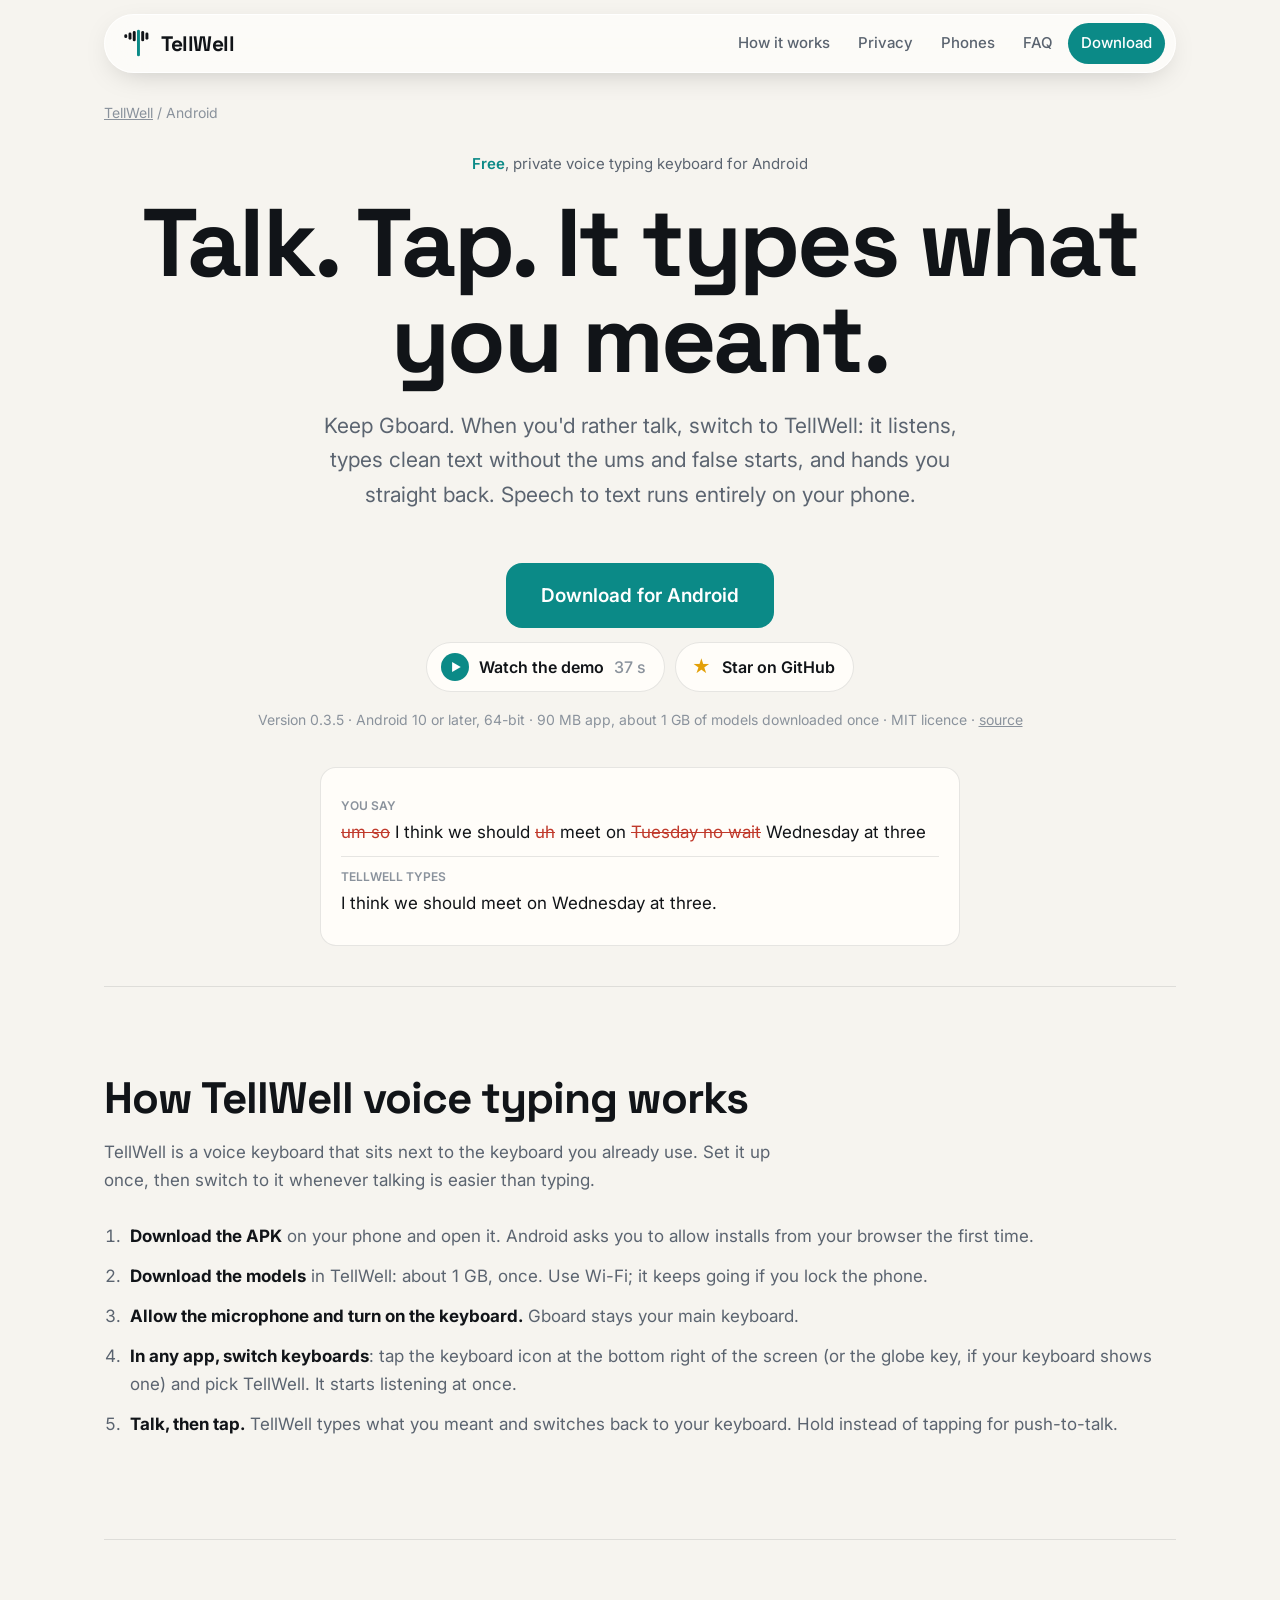
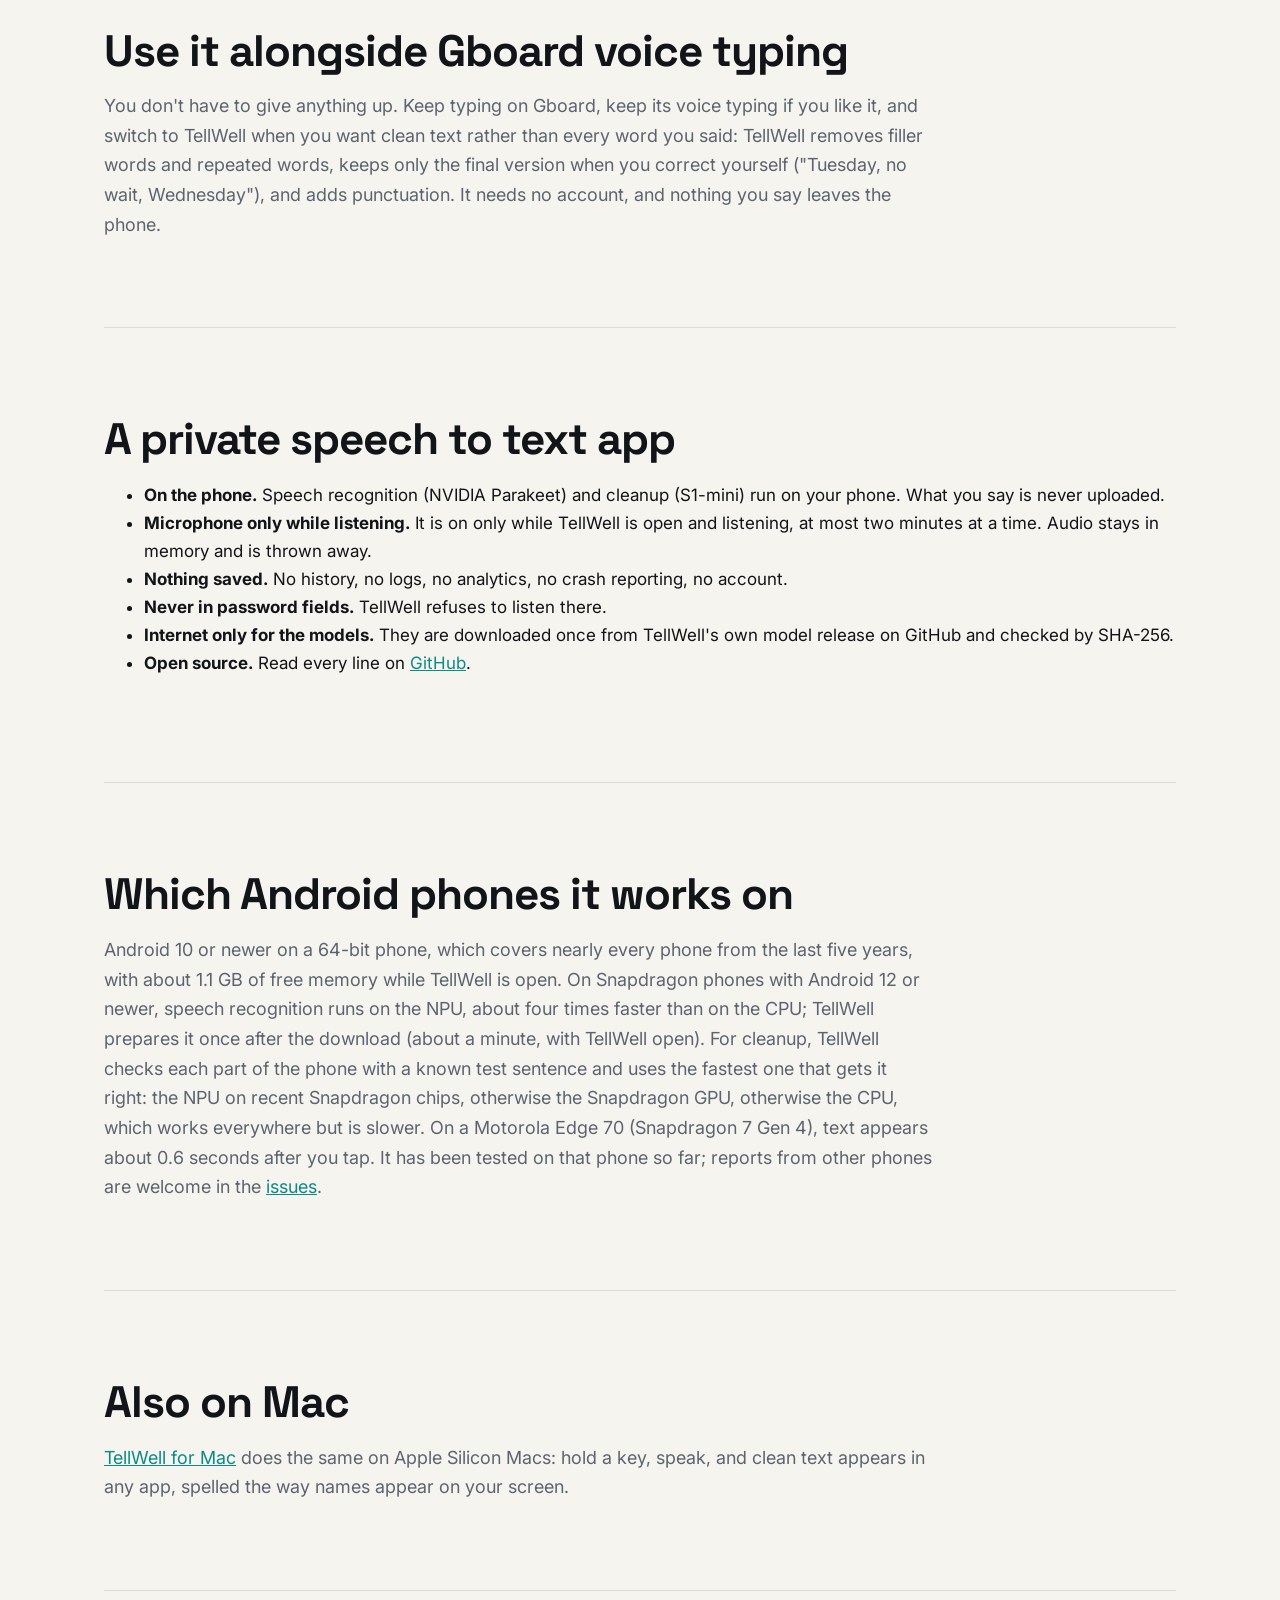
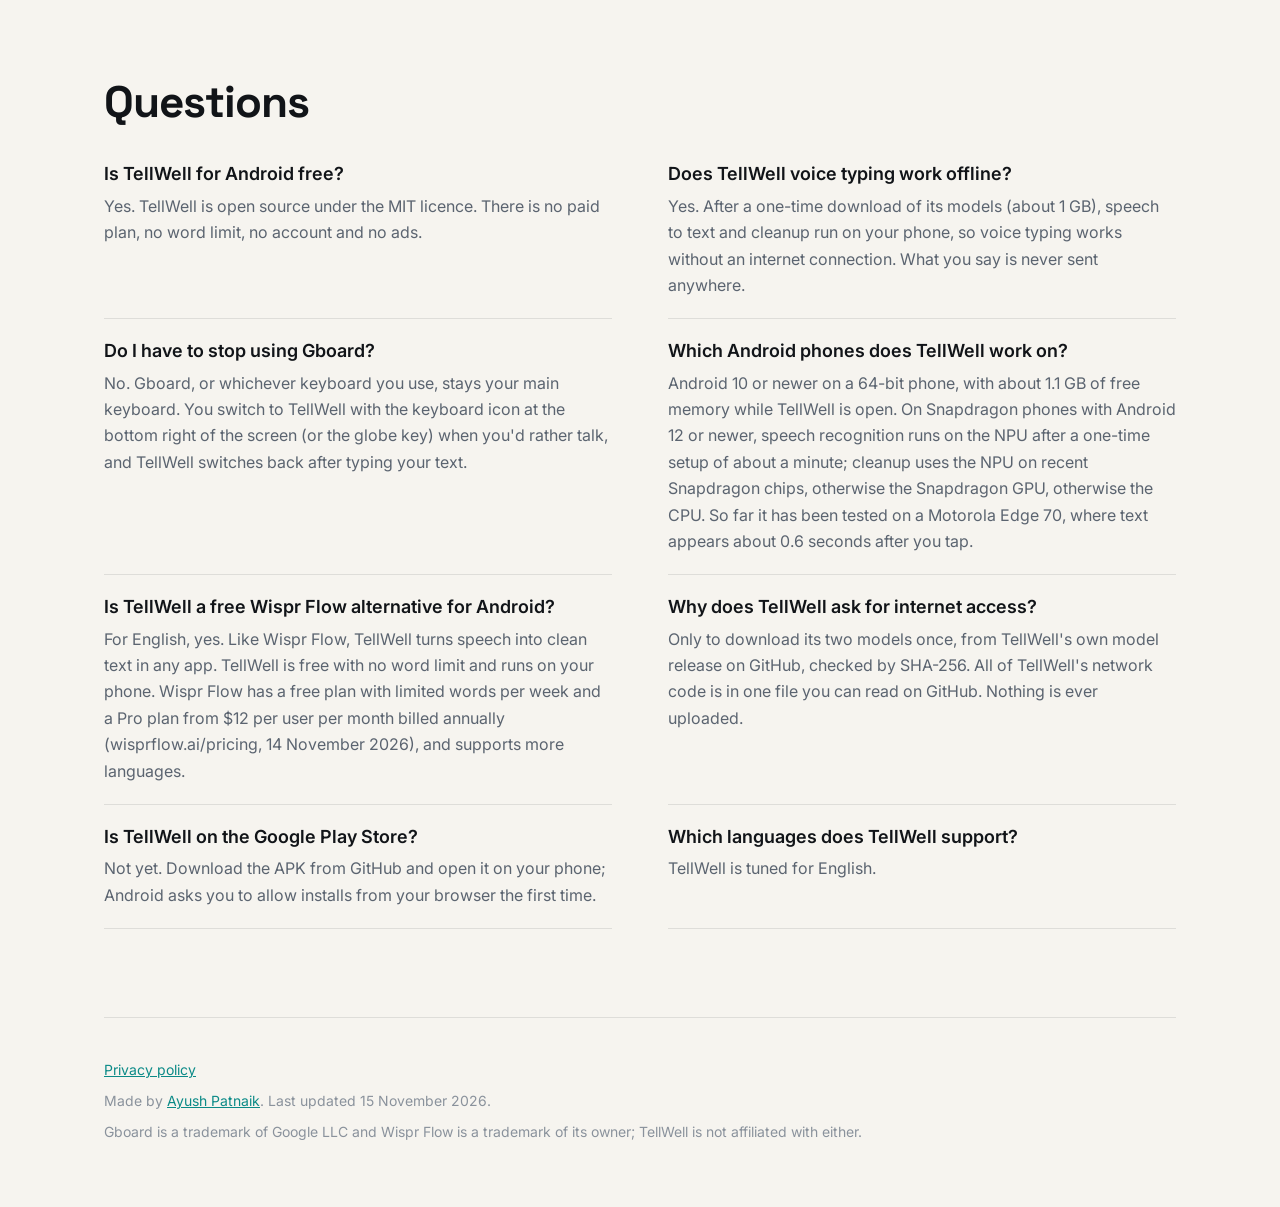
==== commit 969cb893: "Website: Android 0.3.5 Co-Authored-By: Claude Opus 5.5 <noreply@anthropic.com>" ====
--- a/docs/android/index.html
+++ b/docs/android/index.html
@@ -34,7 +34,7 @@
   "description": "A free, open-source voice typing keyboard for Android. Speech to text and cleanup run on the phone; it removes filler words, applies spoken corrections and hands you back to your usual keyboard.",
   "url": "https://ayushpatnaikgit.github.io/tellwell/android/",
   "downloadUrl": "https://github.com/ayushpatnaikgit/tellwell-android/releases/latest/download/TellWell.apk",
-  "softwareVersion": "0.3.4",
+  "softwareVersion": "0.3.5",
   "operatingSystem": "Android 10 or later (64-bit)",
   "applicationCategory": "UtilitiesApplication",
   "fileSize": "90 MB",
@@ -149,7 +149,7 @@
           <source src="../media/tellwell-android-demo.mp4" type="video/mp4">
         </video>
       </dialog>
-      <p class="fine">Version 0.3.4 · Android 10 or later, 64-bit · 90 MB app, about 1 GB of models downloaded once ·
+      <p class="fine">Version 0.3.5 · Android 10 or later, 64-bit · 90 MB app, about 1 GB of models downloaded once ·
         MIT licence · <a href="https://github.com/ayushpatnaikgit/tellwell-android">source</a></p>
       <div class="demo" aria-label="Example of a dictation being cleaned up" style="margin-top: 36px; text-align: left; max-width: 640px">
         <div class="row"><small>YOU SAY</small><s>um so</s> I think we should <s>uh</s> meet on <s>Tuesday no wait</s> Wednesday at three</div>
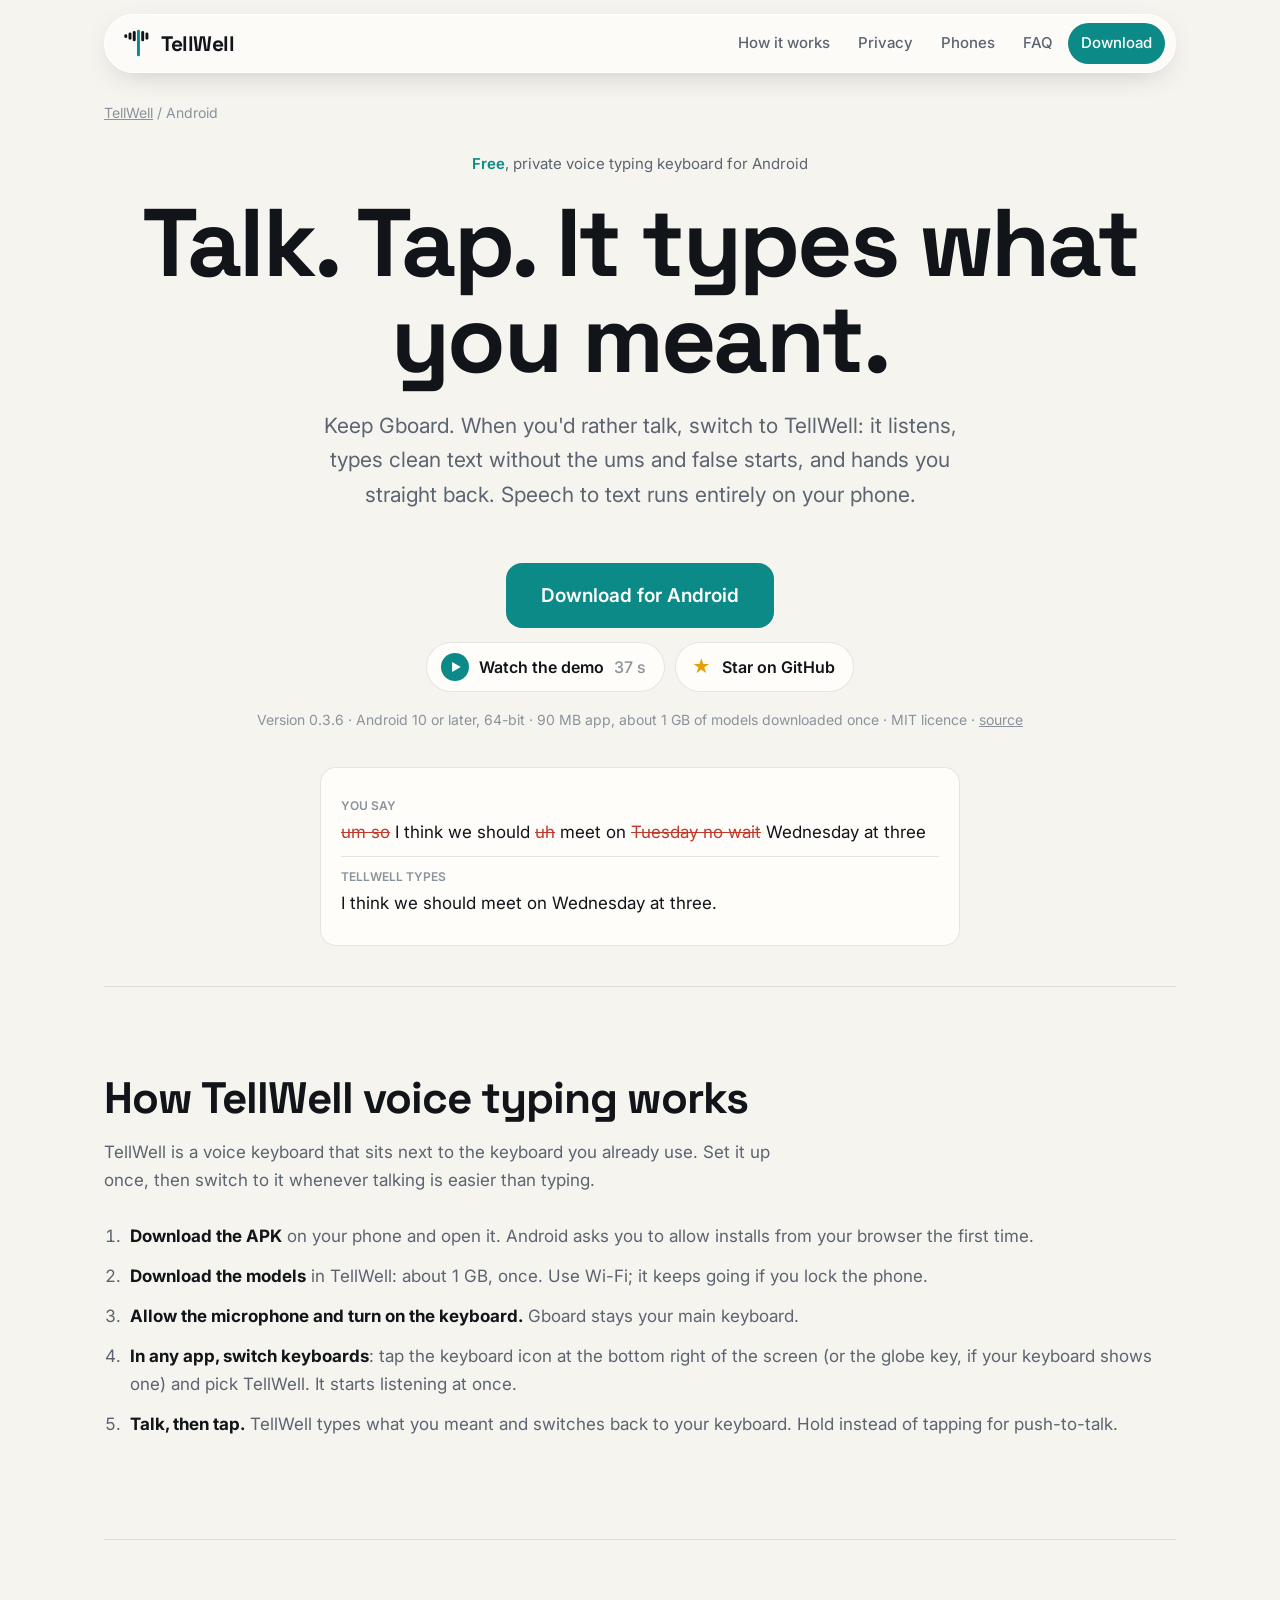
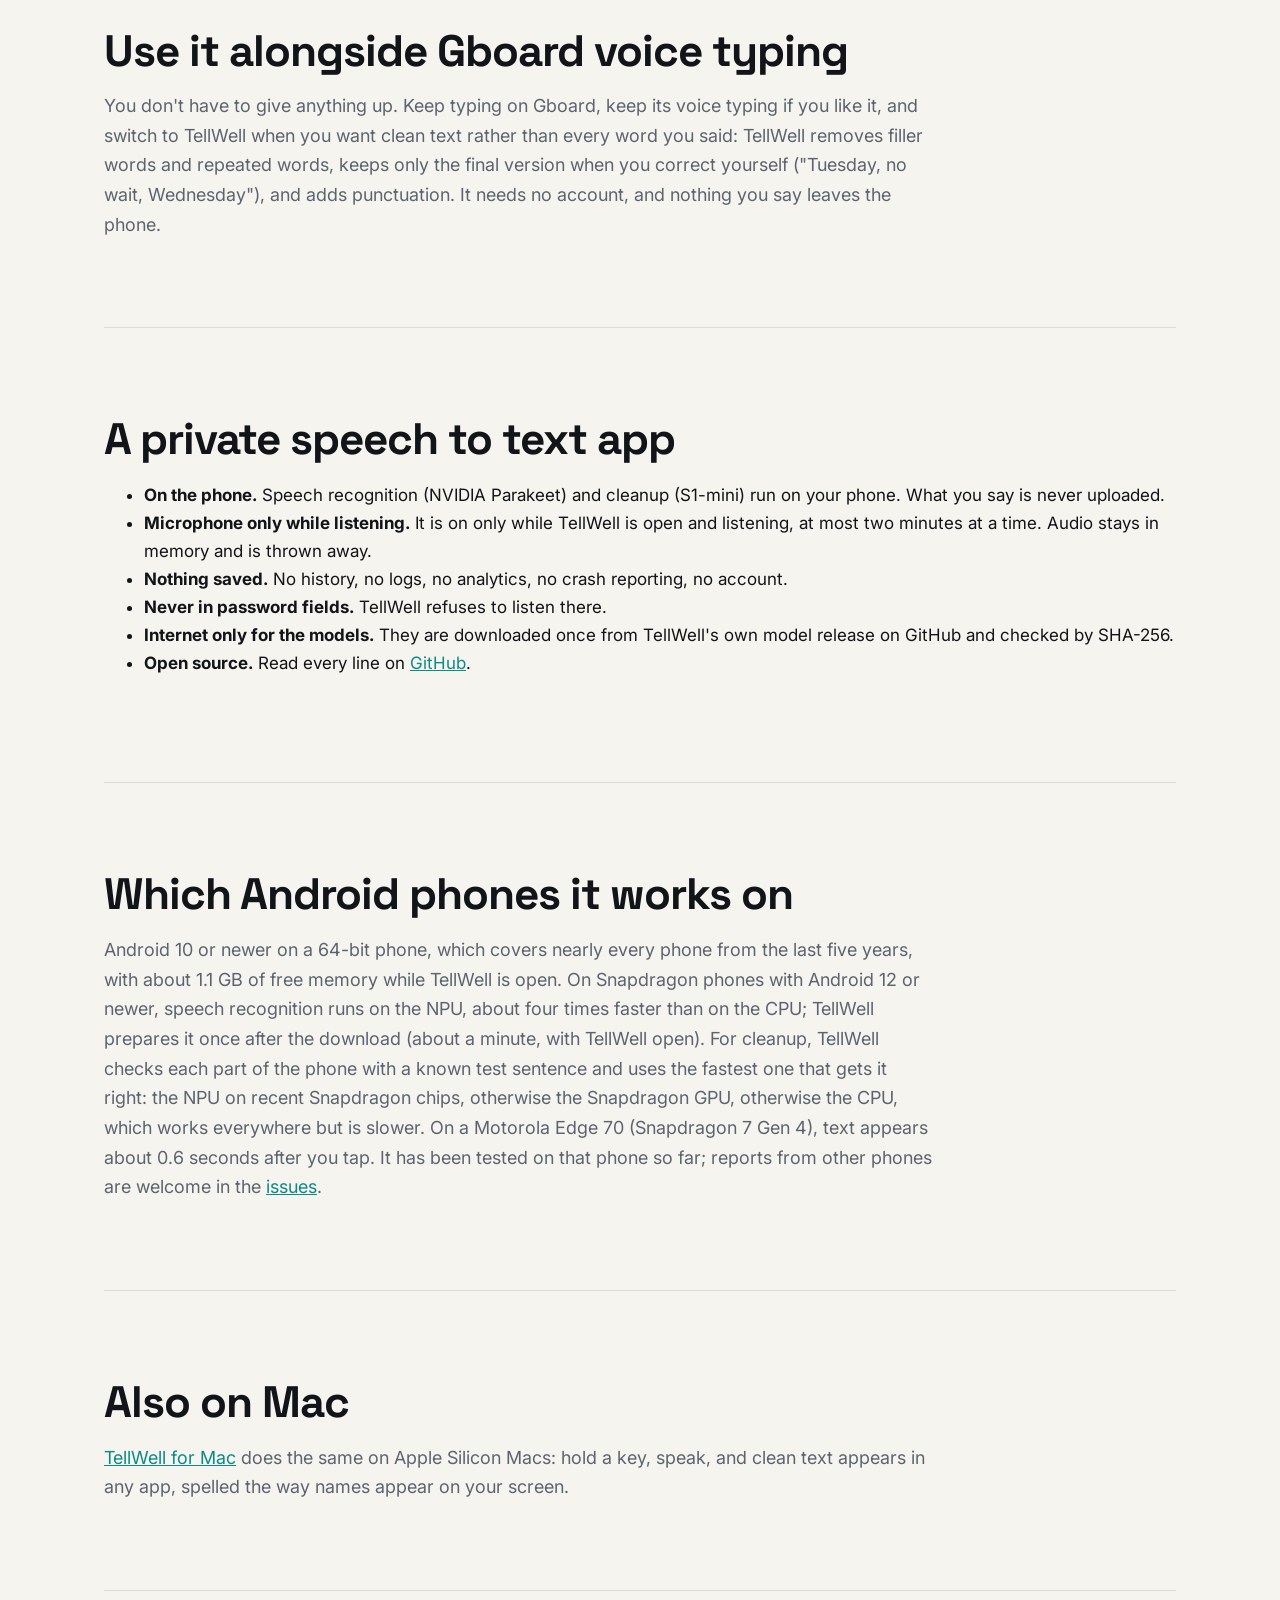
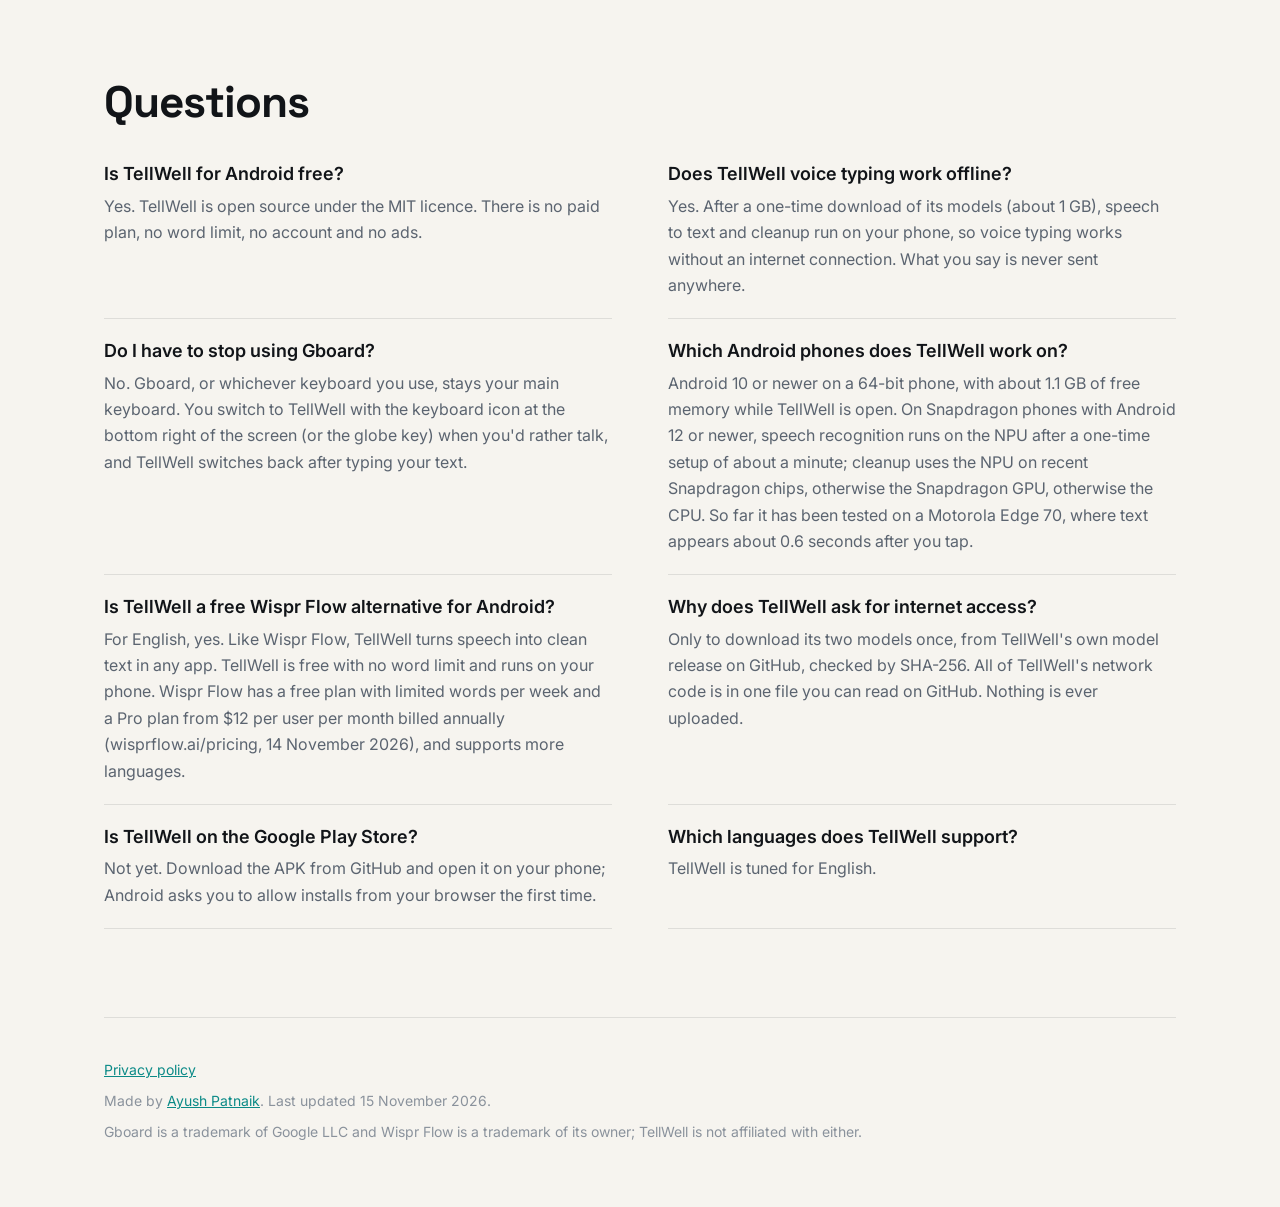
==== commit cd3a7136: "Website: Android 0.3.6 Co-Authored-By: Claude Opus 5.5 <noreply@anthropic.com>" ====
--- a/docs/android/index.html
+++ b/docs/android/index.html
@@ -34,7 +34,7 @@
   "description": "A free, open-source voice typing keyboard for Android. Speech to text and cleanup run on the phone; it removes filler words, applies spoken corrections and hands you back to your usual keyboard.",
   "url": "https://ayushpatnaikgit.github.io/tellwell/android/",
   "downloadUrl": "https://github.com/ayushpatnaikgit/tellwell-android/releases/latest/download/TellWell.apk",
-  "softwareVersion": "0.3.5",
+  "softwareVersion": "0.3.6",
   "operatingSystem": "Android 10 or later (64-bit)",
   "applicationCategory": "UtilitiesApplication",
   "fileSize": "90 MB",
@@ -149,7 +149,7 @@
           <source src="../media/tellwell-android-demo.mp4" type="video/mp4">
         </video>
       </dialog>
-      <p class="fine">Version 0.3.5 · Android 10 or later, 64-bit · 90 MB app, about 1 GB of models downloaded once ·
+      <p class="fine">Version 0.3.6 · Android 10 or later, 64-bit · 90 MB app, about 1 GB of models downloaded once ·
         MIT licence · <a href="https://github.com/ayushpatnaikgit/tellwell-android">source</a></p>
       <div class="demo" aria-label="Example of a dictation being cleaned up" style="margin-top: 36px; text-align: left; max-width: 640px">
         <div class="row"><small>YOU SAY</small><s>um so</s> I think we should <s>uh</s> meet on <s>Tuesday no wait</s> Wednesday at three</div>
